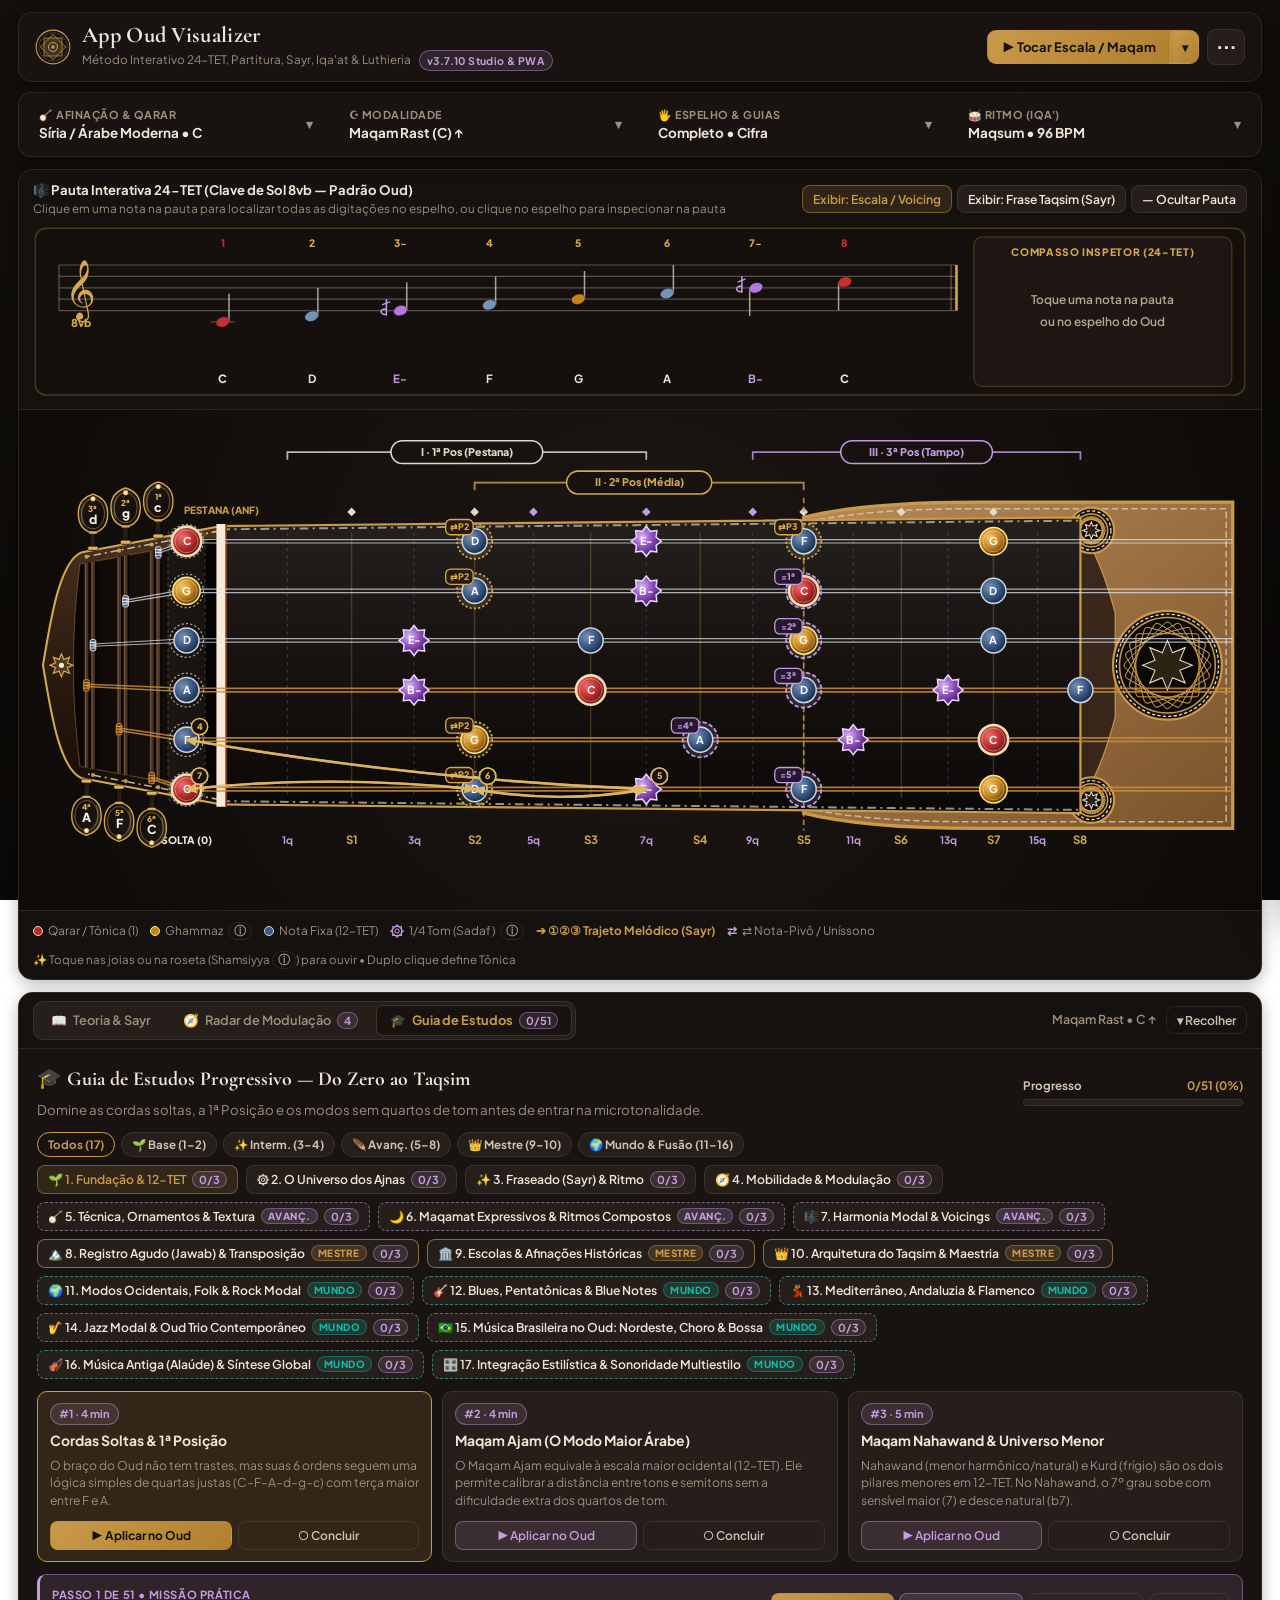
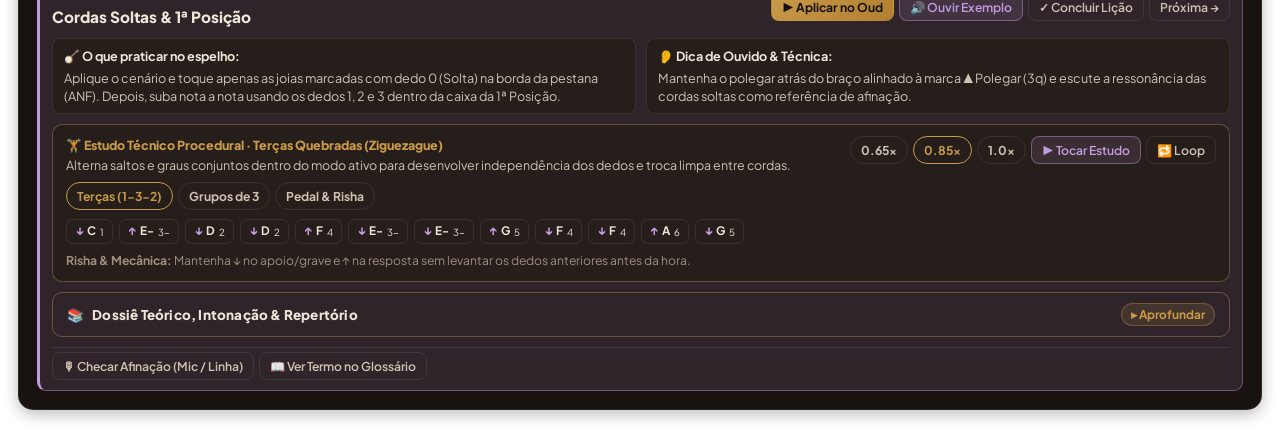
==== index.html @ 1af517b9 "fix(study): restore procedural technical etude controls and bump release to v3.7.10" ====
<!DOCTYPE html>
<html lang="pt-BR">
<head>
  <meta charset="UTF-8" />
  <meta name="viewport" content="width=device-width, initial-scale=1.0, viewport-fit=cover" />
  <title>App Oud Visualizer — v3.7.10 Studio & PWA</title>
  <meta name="description" content="Método interativo 24-TET para Oud: Guia de Estudos, Detector de Intonação Microtonal, Modo Linha/Interface, Afinador 6 Ordens, Maqamat, Ajnas, Pauta 24-TET, Sayr, Iqa'at e Luthieria." />
  <meta name="theme-color" content="#100d0b" />
  <meta name="mobile-web-app-capable" content="yes" />
  <meta name="apple-mobile-web-app-capable" content="yes" />
  <meta name="apple-mobile-web-app-status-bar-style" content="black-translucent" />
  <meta name="apple-mobile-web-app-title" content="Oud Visualizer" />
  <link rel="manifest" href="./manifest.json" />
  <link rel="icon" type="image/svg+xml" href="./assets/icon-oud.svg" />
  <link rel="apple-touch-icon" href="./assets/icon-oud.svg" />
  <link rel="preconnect" href="https://fonts.googleapis.com">
  <link rel="preconnect" href="https://fonts.gstatic.com" crossorigin>
  <link href="https://fonts.googleapis.com/css2?family=Cinzel+Decorative:wght@700&family=Cormorant+Garamond:ital,wght@0,600;0,700;1,600&family=Plus+Jakarta+Sans:wght@400;500;600;700&display=swap" rel="stylesheet">
  <link rel="stylesheet" href="./styles/main.css" />
</head>
<body data-theme="dark" data-tradition="damascus" data-orientation="HORIZONTAL" data-zen="false" data-sidebar="expanded">

  <!-- Cabeçalho Ultralimpo: Marca + Cápsula de Áudio + Menu (⋯) -->
  <header class="studio-header">
    <div class="brand">
      <svg class="brand-rosette" viewBox="0 0 64 64" aria-hidden="true">
        <circle cx="32" cy="32" r="30" fill="#17120f" stroke="#c99a49" stroke-width="2"/>
        <circle cx="32" cy="32" r="25" fill="none" stroke="#c49be0" stroke-width="0.9" stroke-dasharray="2.5,2.5"/>
        <g stroke="#c99a49" stroke-width="1.2" fill="rgba(201, 154, 73, 0.14)">
          <rect x="16" y="16" width="32" height="32" />
          <rect x="16" y="16" width="32" height="32" transform="rotate(45 32 32)" />
        </g>
        <circle cx="32" cy="32" r="8" fill="none" stroke="#e2d9c8" stroke-width="1.2"/>
        <circle cx="32" cy="32" r="3" fill="#c99a49"/>
      </svg>
      <div class="brand-titles">
        <h1>App Oud Visualizer</h1>
        <div class="brand-subtitle">
          <span data-i18n="appSubtitle">Método Interativo 24-TET, Guia de Estudos, Afinador, Partitura & Luthieria</span>
          <span class="badge">v3.7.10 Studio & PWA</span>
        </div>
      </div>
    </div>

    <div class="header-actions">
      <!-- Cápsula de Áudio (Split Button: Tocar + Opções Secundárias) -->
      <div class="audio-split-capsule" id="audio-split-capsule">
        <button class="primary audio-split-main" id="btn-play-scale" type="button">▶ Tocar Escala / Maqam</button>
        <button class="primary audio-split-caret" id="btn-audio-menu" type="button" aria-haspopup="true" aria-expanded="false" aria-label="Mais opções de reprodução">▾</button>

        <div class="header-dropdown-popover audio-dropdown-popover" id="audio-dropdown" role="menu" aria-hidden="true">
          <button id="btn-play-taqsim" class="menu-item-btn" type="button" role="menuitem" data-i18n="btnPlayTaqsim">🎶 Ouvir Taqsim</button>
          <button id="btn-arp-chord" class="menu-item-btn" type="button" role="menuitem" style="display:none;" data-i18n="btnArp">🎵 Arpejar</button>
        </div>
      </div>

      <!-- Menu Unificado (⋯): Escuta/Afinador, Drone, Timbre, Glossário, Imersivo, Tema, Idioma, Compartilhar & App -->
      <div class="header-menu-shell" id="header-menu-shell">
        <button id="btn-header-menu" class="header-menu-btn" type="button" aria-haspopup="true" aria-expanded="false" aria-label="Menu do aplicativo" title="Opções, Escuta, Afinador, Drone, Timbre & Preferências">
          <span class="menu-dots-icon" aria-hidden="true">⋯</span>
          <span id="menu-drone-dot" class="menu-status-dot" style="display:none;" title="Drone ativo"></span>
          <span id="menu-mic-dot" class="menu-status-dot menu-mic-dot" style="display:none;" title="Microfone ativo"></span>
        </button>

        <div class="header-dropdown-popover header-menu-popover" id="header-menu-popover" role="menu" aria-hidden="true">
          <div class="menu-section-label" data-i18n="menuSecStudy">Áudio & Estudo</div>
          <button id="btn-open-live-tuner" class="menu-item-btn" type="button" role="menuitem" data-i18n="btnMenuLiveTuner">🎙 Escuta 24-TET & Afinador</button>
          <button id="btn-drone" class="menu-item-btn" type="button" role="menuitem">🔊 Drone: OFF</button>
          <button id="btn-timbre-profile" class="menu-item-btn" type="button" role="menuitem">🪕 Timbre: Sírio (Seco)</button>
          <button id="btn-open-glossary" class="menu-item-btn" type="button" role="menuitem" data-i18n="btnGlossary">📖 Glossário</button>

          <div class="menu-divider"></div>
          <div class="menu-section-label" data-i18n="menuSecPrefs">Preferências</div>
          <button id="btn-zen-mode" class="menu-item-btn desktop-only-btn" type="button" role="menuitem" title="Atalho: Tecla F">🪷 Imersivo (F)</button>
          <button id="btn-theme" class="menu-item-btn" type="button" role="menuitem">☀️ Claro</button>
          <button id="btn-lang" class="menu-item-btn" type="button" role="menuitem">🌐 PT | EN</button>

          <div class="menu-divider"></div>
          <div class="menu-section-label" data-i18n="menuSecApp">Aplicativo</div>
          <button id="btn-share" class="menu-item-btn" type="button" role="menuitem" data-i18n="btnShare">🔗 Compartilhar</button>
          <div id="header-menu-pwa-slot"></div>
        </div>
      </div>
    </div>
  </header>

  <!-- Barra Única de Comando + Popovers Flutuantes (Desktop) / Bottom Sheets (Mobile) -->
  <section class="command-bar-shell" aria-label="Controles do Instrumento">
    <nav class="unified-command-bar">
      <button type="button" class="cmd-trigger" data-panel="0" aria-expanded="false">
        <span class="cmd-trigger-text">
          <span class="cmd-kicker">🪕 <span data-i18n="cmdKickerMizan">Afinação & Qarar</span></span>
          <span class="cmd-val" id="cmd-val-0">Síria • C</span>
        </span>
        <span class="cmd-chevron" aria-hidden="true">▾</span>
      </button>

      <button type="button" class="cmd-trigger" data-panel="1" aria-expanded="false">
        <span class="cmd-trigger-text">
          <span class="cmd-kicker">☪ <span data-i18n="cmdKickerMode">Modalidade</span></span>
          <span class="cmd-val" id="cmd-val-1">Maqam Rast (C)</span>
        </span>
        <span class="cmd-chevron" aria-hidden="true">▾</span>
      </button>

      <button type="button" class="cmd-trigger" data-panel="2" aria-expanded="false">
        <span class="cmd-trigger-text">
          <span class="cmd-kicker">🖐 <span data-i18n="cmdKickerNeck">Espelho & Guias</span></span>
          <span class="cmd-val" id="cmd-val-2">Completo • Cifra</span>
        </span>
        <span class="cmd-chevron" aria-hidden="true">▾</span>
      </button>

      <button type="button" class="cmd-trigger" data-panel="3" aria-expanded="false">
        <span class="cmd-trigger-text">
          <span class="cmd-kicker">🥁 <span data-i18n="cmdKickerIqa">Ritmo (Iqa')</span></span>
          <span class="cmd-val" id="cmd-val-3">Maqsum • 96 BPM</span>
        </span>
        <span class="cmd-chevron" aria-hidden="true">▾</span>
      </button>
    </nav>

    <div id="popover-backdrop" class="popover-backdrop"></div>

    <!-- Popover 0: Mizan (Afinação, Qarar & Atalho Afinador 6 Ordens) -->
    <div class="cmd-popover popover-align-0" id="panel-0" data-panel-id="0" role="dialog" aria-hidden="true">
      <div class="popover-header">
        <div class="popover-title-wrap">
          <span class="arch-ornament">۞</span>
          <h3 data-i18n="card1Title">Mizan — Afinação & Qarar</h3>
        </div>
        <button type="button" class="popover-close-btn" aria-label="Fechar">✕</button>
      </div>
      <div class="popover-body">
        <div class="field-block">
          <label for="select-tuning">
            <span><span data-i18n="lblCourses">Ordens do Oud (6ª → 1ª)</span> <button type="button" class="term-help-btn" data-term="anf_bajak">ⓘ</button></span>
          </label>
          <select id="select-tuning"></select>
        </div>
        <div class="field-block">
          <label for="select-root">
            <span><span data-i18n="lblQarar">Qarar (Tônica)</span> <button type="button" class="term-help-btn" data-term="qarar">ⓘ</button></span>
            <a href="#" id="btn-trad-root" class="subtle-link" data-i18n="btnTradRoot">↺ Tradicional</a>
          </label>
          <select id="select-root"></select>
        </div>
        <div class="popover-ribbon">
          <span class="ribbon-label" data-i18n="lblPopoverTuner">Afinador & Escuta</span>
          <button type="button" id="btn-popover-open-tuner" class="plum-btn compact-btn" data-i18n="btnPopoverOpenTuner">🎙 Afinar 6 Ordens</button>
        </div>
      </div>
      <div class="popover-mobile-footer">
        <button type="button" class="primary btn-close-popover">✓ Concluir</button>
      </div>
    </div>

    <!-- Popover 1: Dairat al-Maqam (Modalidade, Sayr & Ajnas) -->
    <div class="cmd-popover cmd-popover-wide popover-align-1" id="panel-1" data-panel-id="1" role="dialog" aria-hidden="true">
      <div class="popover-header">
        <div class="popover-title-wrap">
          <span class="arch-ornament">☪</span>
          <h3>
            <span data-i18n="card2Title">Dairat al-Maqam — Modalidade, Sayr & Qafla</span>
            <button type="button" class="term-help-btn" data-term="maqam">ⓘ</button>
          </h3>
        </div>
        <button type="button" class="popover-close-btn" aria-label="Fechar">✕</button>
      </div>
      <div class="popover-body">
        <div class="dome-tabs">
          <button type="button" class="tab-btn active" data-mode="MAQAM"><span data-i18n="tabMaqamat">Maqamat</span></button>
          <button type="button" class="tab-btn" data-mode="JINS"><span data-i18n="tabAjnas">Ajnas</span></button>
          <button type="button" class="tab-btn" data-mode="SCALE"><span data-i18n="tabModes">Modos</span></button>
          <button type="button" class="tab-btn" data-mode="CHORD"><span data-i18n="tabChords">Acordes</span></button>
          <button type="button" class="tab-btn" data-mode="CADENCE"><span data-i18n="tabCadences">Cadências</span></button>
        </div>

        <div class="popover-row">
          <div class="entity-selector-box">
            <select id="select-entity"></select>
          </div>

          <div id="maqam-subcontrols" class="segmented-pills">
            <button type="button" id="btn-dir-asc" class="selected" data-i18n="btnAsc">↑ Subida</button>
            <button type="button" id="btn-dir-desc" data-i18n="btnDesc">↓ Descida</button>
            <button type="button" id="btn-toggle-sayr" class="selected" data-i18n="btnSayr">✨ Sayr</button>
            <button type="button" class="term-help-btn" data-term="sayr">ⓘ</button>
          </div>

          <div id="chord-subcontrols" class="segmented-pills" style="display:none;">
            <button type="button" id="btn-chord-voicing" class="selected" data-i18n="btnVoicing">1 Nota/Ordem</button>
            <button type="button" id="btn-chord-all" data-i18n="btnArpeggioAll">Arpejo Completo</button>
          </div>
        </div>

        <div id="sayr-phrase-bar" class="popover-ribbon">
          <span class="ribbon-label">
            <span data-i18n="lblTaqsimPhrase">Frase Taqsim</span> <button type="button" class="term-help-btn" data-term="taqsim">ⓘ</button>:
          </span>
          <div class="segmented-pills" id="sayr-phrases-pills">
            <button type="button" class="sayr-phrase-btn selected" data-phrase="0" data-i18n="phrase1">1. Istihlal</button>
            <button type="button" class="sayr-phrase-btn" data-phrase="1" data-i18n="phrase2">2. Ghammaz</button>
            <button type="button" class="sayr-phrase-btn" data-phrase="2" data-i18n="phrase3">3. Qafla</button>
          </div>
        </div>

        <div id="jins-filter-group" class="popover-ribbon">
          <span class="ribbon-label">
            <span data-i18n="lblTetrachords">Tetracordes (Ajnas)</span> <button type="button" class="term-help-btn" data-term="jins">ⓘ</button>:
          </span>
          <div class="segmented-pills">
            <button type="button" class="jins-filter selected" data-filter="ALL" data-i18n="filterAll">Completo</button>
            <button type="button" class="jins-filter" data-filter="LOWER" data-i18n="filterLower">1º Jins</button>
            <button type="button" class="jins-filter" data-filter="UPPER" data-i18n="filterUpper">2º Jins</button>
          </div>
        </div>
      </div>
      <div class="popover-mobile-footer">
        <button type="button" class="primary btn-close-popover">✓ Concluir</button>
      </div>
    </div>

    <!-- Popover 2: Espelho, Posições, Guias & Luthieria -->
    <div class="cmd-popover cmd-popover-wide popover-align-2" id="panel-2" data-panel-id="2" role="dialog" aria-hidden="true">
      <div class="popover-header">
        <div class="popover-title-wrap">
          <span class="arch-ornament">🖐</span>
          <h3 data-i18n="popoverNeckTitle">Espelho, Posições & Visualização</h3>
        </div>
        <button type="button" class="popover-close-btn" aria-label="Fechar">✕</button>
      </div>
      <div class="popover-body">
        <div class="popover-grid-2col">
          <div class="field-block">
            <label for="select-shape" data-i18n="lblMechMap">Mapeamento Mecânico (Posição)</label>
            <select id="select-shape">
              <option value="FULL_NECK" data-i18n="shapeFull">Espelho Completo (0q a 16q)</option>
              <option value="OPEN_FIRST_POS" data-i18n="shapeOpen">I • 1ª Posição Clássica (0q a 8q)</option>
              <option value="POS_SECOND" data-i18n="shapePos2">II • 2ª Posição Média (4q a 10q)</option>
              <option value="POS_THIRD_BODY" data-i18n="shapePos3">III • 3ª Posição / Tampo (8q a 16q)</option>
              <option value="CLOSED_BOX" data-i18n="shapeClosed">Shape Móvel Customizado (Sem Soltas)</option>
            </select>
          </div>

          <div class="field-block">
            <label for="select-label">
              <span><span data-i18n="lblInscription">Inscrição nas Joias</span> <button type="button" class="term-help-btn" data-term="arabic_degrees">ⓘ</button></span>
            </label>
            <select id="select-label">
              <option value="NOTE_NAME" data-i18n="labelNoteName">Cifra (C, Eb-, F#)</option>
              <option value="DEGREE" data-i18n="labelDegree">Grau (1, 3-, 5, b7)</option>
              <option value="FINGER" data-i18n="labelFinger">Dedos (0, 1, 2, 3, 4)</option>
              <option value="ARABIC" data-i18n="labelArabic">Nome Árabe (Rast...)</option>
            </select>
          </div>
        </div>

        <div id="box-slider-group" class="field-block slider-field" style="display:none;">
          <label for="slider-box">
            <span data-i18n="lblFinger1">Âncora do Dedo 1:</span>
            <strong id="label-box-pos" class="accent-val">S1 (q=2)</strong>
          </label>
          <input type="range" id="slider-box" min="1" max="10" step="1" value="2" />
        </div>

        <div class="field-block">
          <label for="select-tradition">
            <span>🏺 <span data-i18n="lblTradition">Escola de Luthieria</span> <button type="button" class="term-help-btn" data-term="sadaf_khatem">ⓘ</button></span>
          </label>
          <select id="select-tradition">
            <option value="damascus" data-i18n="traditionDamascus">Damasco (Nogueira & Madrepérola)</option>
            <option value="cairo" data-i18n="traditionCairo">Cairo / Bagdá (Cedro & Raqma)</option>
            <option value="istanbul" data-i18n="traditionIstanbul">Istambul (Abeto & Ébano)</option>
          </select>
        </div>

        <div class="popover-section-label" data-i18n="lblVisualLayers">Camadas & Ergonomia</div>
        <div class="segmented-pills wrap-pills">
          <button type="button" id="btn-toggle-staff" class="selected" data-i18n="btnToggleStaff">🎼 Partitura 24-TET</button>
          <button type="button" id="btn-pos-map" class="selected" data-i18n="btnPosMap">📐 Regiões & Pivôs</button>
          <button type="button" id="btn-guide-semi" class="selected" data-i18n="btnGuide12">Guias 12-TET</button>
          <button type="button" id="btn-guide-micro" class="selected" data-i18n="btnGuide24">Guias 1/4 Tom</button>
          <button type="button" id="btn-ghost-notes" class="selected" data-i18n="btnGhost">Ghost Notes</button>
          <button type="button" id="btn-toggle-pegbox" class="selected" data-i18n="btnTogglePegbox">🪕 Cabeçote (Banjak)</button>
          <button type="button" id="btn-orientation" class="desktop-only-btn">⇅ Modo: Horizontal</button>
          <button type="button" id="btn-hand">⇄ Destro</button>
          <button type="button" id="btn-toggle-sidebar">◧ Ocultar Teoria</button>
        </div>
      </div>
      <div class="popover-mobile-footer">
        <button type="button" class="primary btn-close-popover">✓ Concluir</button>
      </div>
    </div>

    <!-- Popover 3: Mizan al-Iqa' (Motor Rítmico) -->
    <div class="cmd-popover popover-align-3" id="panel-3" data-panel-id="3" role="dialog" aria-hidden="true">
      <div class="popover-header">
        <div class="popover-title-wrap">
          <span class="arch-ornament">🥁</span>
          <h3>
            <span data-i18n="card3Title">Mizan al-Iqa' — Ritmos</span>
            <button type="button" class="term-help-btn" data-term="iqa">ⓘ</button>
          </h3>
        </div>
        <button type="button" class="popover-close-btn" aria-label="Fechar">✕</button>
      </div>
      <div class="popover-body">
        <div class="field-block">
          <label for="select-iqa">
            <span data-i18n="lblRhythmCycle">Ciclo Rítmico (Darbuka & Riq)</span>
            <button type="button" class="term-help-btn" data-term="dum_tak">ⓘ Dum/Tak</button>
          </label>
          <select id="select-iqa"></select>
        </div>

        <div class="iqa-transport-row">
          <button type="button" id="btn-toggle-iqa" class="plum-btn" style="flex:1; justify-content:center;">▶ Iniciar Iqa'</button>
          <div class="bpm-box">
            <span class="bpm-readout">BPM: <strong id="label-bpm" class="accent-val">96</strong></span>
            <input type="range" id="slider-bpm" min="50" max="175" step="1" value="96" />
          </div>
        </div>

        <div class="iqa-beat-grid" id="iqa-beat-grid"></div>
      </div>
      <div class="popover-mobile-footer">
        <button type="button" class="primary btn-close-popover">✓ Concluir</button>
      </div>
    </div>
  </section>

  <!-- HUD Flutuante do Modo Imersivo (Zen Stage) -->
  <section id="zen-floating-hud" class="zen-floating-hud">
    <div class="zen-telemetry-group">
      <span aria-hidden="true">🪷</span>
      <span id="zen-badge-entity" class="zen-telemetry-badge">Maqam Rast (C)</span>
      <span id="zen-badge-tuning" class="zen-telemetry-badge zen-plum-badge">Síria C–c</span>
      <span id="zen-badge-iqa" class="zen-telemetry-badge">Maqsum • 96 BPM</span>
    </div>
    <div class="segmented-pills">
      <button type="button" id="btn-zen-play" class="primary">▶ Tocar</button>
      <button type="button" id="btn-zen-taqsim">🎶 Taqsim</button>
      <button type="button" id="btn-zen-drone">🔊 Drone</button>
      <button type="button" id="btn-zen-iqa">🥁 Iqa'</button>
      <button type="button" id="btn-zen-theme">☀️/🌙</button>
      <button type="button" id="btn-zen-exit" class="danger-ghost">✕ Sair Imersivo (Esc)</button>
    </div>
  </section>

  <!-- Barra de Cadência Modal (exibida apenas no modo Cadências / Qafla) -->
  <section class="cadence-bar" id="cadence-bar">
    <div class="cadence-header">
      <div class="cadence-header-title">
        <span>☪ <span data-i18n="cadenceBarTitle">Sequenciador de Cadência Modal (Qafla)</span> <button type="button" class="term-help-btn" data-term="qafla">ⓘ</button></span>
        <span class="cadence-hint" data-i18n="cadenceBarHint">Toque nos arcos abaixo para inspecionar cada acorde no espelho</span>
      </div>
      <div class="cadence-actions">
        <button type="button" id="btn-strum-step" class="ghost-btn" data-i18n="btnStrumStep">🔊 Rasguear Passo Atual</button>
        <button type="button" class="primary" id="btn-play-cadence-seq" data-i18n="btnPlayFullQafla">▶ Executar Qafla Completa</button>
      </div>
    </div>
    <div class="cadence-steps" id="cadence-steps-container"></div>
  </section>

  <!-- Palco Principal (100% Largura): Pauta + Escuta 24-TET + Espelho + Deck Horizontal -->
  <main class="studio-stage">
    <section class="neck-showcase">
      <!-- Barra Contextual Rápida (Mobile pauta + Definir Tônica quando uma nota é selecionada) -->
      <div id="stage-selection-ribbon" class="stage-selection-ribbon">
        <div class="ribbon-left">
          <button type="button" id="btn-inline-toggle-staff" class="ghost-btn compact-btn">🎼 Ocultar Pauta</button>
          <span id="selection-ribbon-status" class="selection-ribbon-status"></span>
        </div>
        <div class="ribbon-right">
          <button type="button" id="btn-dock-set-tonic" class="primary compact-btn" style="display:none;">🎯 Definir Tônica</button>
          <button type="button" id="btn-dock-clear-note" class="ghost-btn compact-btn" style="display:none;">✕</button>
        </div>
      </div>

      <!-- Pauta Interativa 24-TET -->
      <div id="staff-stage-box" class="staff-stage-box">
        <div class="staff-toolbar">
          <div class="staff-title-group">
            <strong class="staff-title" data-i18n="staffHeaderTitle">🎼 Pauta Interativa 24-TET (Clave de Sol 8vb — Padrão Oud)</strong>
            <span class="staff-subhint" data-i18n="staffHint">Clique em uma nota na pauta ou no espelho para inspecionar • Duplo clique define Tônica</span>
          </div>
          <div class="segmented-pills">
            <button type="button" id="btn-staff-mode-scale" class="selected" data-i18n="btnStaffScale">Escala / Voicing</button>
            <button type="button" id="btn-staff-mode-sayr" data-i18n="btnStaffSayr">Frase Taqsim (Sayr)</button>
            <button type="button" id="btn-set-root-from-selection" class="primary" style="display:none;">🎯 Definir Tônica</button>
            <button type="button" id="btn-clear-staff-filter" class="plum-btn" style="display:none;" data-i18n="btnClearStaffFilter">✕ Limpar Filtro</button>
            <button type="button" id="btn-hide-staff-inline">— Ocultar Pauta</button>
          </div>
        </div>
        <div class="staff-svg-wrap">
          <svg id="oud-staff" viewBox="0 0 1120 158"></svg>
        </div>
      </div>

      <!-- Barra de Caminho de 1 Oitava Ancorado -->
      <div id="octave-path-bar" class="octave-path-bar" style="display:none;">
        <div class="octave-bar-group">
          <strong id="octave-bar-label" class="octave-bar-title">📍 Caminho da Tônica</strong>
          <div class="segmented-pills">
            <button type="button" id="btn-oct-mode-all">🌐 Todas as Oitavas</button>
            <button type="button" id="btn-oct-mode-single" class="selected">🎯 Caminho 1 Oitava</button>
          </div>
        </div>
        <div class="octave-bar-group">
          <div class="segmented-pills">
            <button type="button" id="btn-oct-dir-asc" class="selected">↑ Ascendente (+8ª)</button>
            <button type="button" id="btn-oct-dir-desc">↓ Descendente (-8ª)</button>
          </div>
          <button type="button" id="btn-play-octave-path" class="plum-btn compact-btn">▶ Ouvir Caminho</button>
          <button type="button" id="btn-close-octave-bar" class="ghost-btn compact-btn">✕</button>
        </div>
      </div>

      <!-- Faixa Retrátil de Escuta 24-TET, Modo Linha (Interface) & Afinador 6 Ordens -->
      <div id="live-tuner-bar" class="live-tuner-bar" style="display:none;" aria-live="polite">
        <div class="tuner-top-row">
          <div class="tuner-title-cluster">
            <span id="tuner-status-pill" class="tuner-status-pill">● Microfone pausado</span>
            <div class="segmented-pills" role="group" aria-label="Modo do detector de afinação">
              <button type="button" class="tuner-mode-btn selected" data-tuner-mode="MAQAM_24TET" data-i18n="tunerModeMaqam">🎯 Maqam 24-TET</button>
              <button type="button" class="tuner-mode-btn" data-tuner-mode="CHROMATIC_24TET" data-i18n="tunerModeChromatic">📏 24-TET Puro</button>
              <button type="button" class="tuner-mode-btn" data-tuner-mode="TUNER" data-i18n="tunerModeCourses">🪕 Afinador 6 Ordens</button>
            </div>
          </div>
          <div class="segmented-pills">
            <button type="button" id="btn-tuner-mic-toggle" class="primary compact-btn">🎙 Ligar Microfone</button>
            <button type="button" id="btn-close-tuner-bar" class="ghost-btn compact-btn" aria-label="Fechar afinador">✕</button>
          </div>
        </div>

        <!-- Faixa de Roteamento de Entrada (Microfone vs. Interface em Linha + Canal + Gate + VU) -->
        <div id="tuner-input-row" class="tuner-input-row">
          <div class="tuner-input-controls">
            <div class="segmented-pills" role="group" aria-label="Perfil da entrada de áudio">
              <button type="button" class="tuner-profile-btn selected" data-input-profile="MIC">🎙 Mic</button>
              <button type="button" class="tuner-profile-btn" data-input-profile="LINE">🔌 Linha (DI)</button>
            </div>

            <select id="select-tuner-device" class="tuner-input-select" aria-label="Dispositivo de entrada de áudio">
              <option value="">Entrada Padrão do Sistema</option>
            </select>

            <div id="tuner-channel-group" class="segmented-pills" role="group" aria-label="Canal da interface de áudio">
              <button type="button" class="tuner-channel-btn selected" data-input-channel="AUTO">Auto</button>
              <button type="button" class="tuner-channel-btn" data-input-channel="CH1">Ch 1</button>
              <button type="button" class="tuner-channel-btn" data-input-channel="CH2">Ch 2</button>
            </div>

            <select id="select-tuner-gate" class="tuner-input-select tuner-gate-select" aria-label="Sensibilidade da entrada (Noise Gate)">
              <option value="0.004">Sens: Alta (Linha baixa)</option>
              <option value="0.008" selected>Sens: Média (Padrão)</option>
              <option value="0.018">Sens: Baixa (Ambiente)</option>
            </select>
          </div>

          <div class="tuner-vu-cluster" aria-label="Medidor de nível de entrada (VU)">
            <span class="tuner-vu-label">IN</span>
            <div class="tuner-vu-track">
              <div class="tuner-vu-fill" id="tuner-vu-fill"></div>
              <div class="tuner-vu-gate-mark" id="tuner-vu-gate-mark" title="Limiar do Noise Gate"></div>
            </div>
            <span class="tuner-vu-db" id="tuner-vu-db">-∞ dB</span>
            <span class="tuner-clip-badge" id="tuner-clip-badge" aria-hidden="true">CLIP</span>
          </div>
        </div>

        <div class="tuner-meter-row">
          <div class="tuner-pitch-readout">
            <span id="tuner-note-main" class="tuner-note-main">—</span>
            <div class="tuner-note-meta">
              <span id="tuner-note-sub" class="tuner-note-sub">Toque uma nota no Oud</span>
              <span id="tuner-direction-hint" class="tuner-direction-hint">Aguardando sinal...</span>
            </div>
          </div>

          <div class="tuner-meter-shell" aria-label="Medidor de desvio em cents">
            <div class="tuner-meter-scale">
              <span>-50¢</span>
              <span>-25¢</span>
              <span class="tuner-zero-mark">0¢</span>
              <span>+25¢</span>
              <span>+50¢</span>
            </div>
            <div class="tuner-meter-track" id="tuner-meter-track">
              <div class="tuner-sweet-spot"></div>
              <div class="tuner-center-tick"></div>
              <div class="tuner-meter-needle" id="tuner-meter-needle"></div>
            </div>
          </div>

          <div class="tuner-cents-box">
            <strong id="tuner-cents-readout" class="tuner-cents-readout">0¢</strong>
            <span id="tuner-hz-readout" class="tuner-hz-readout">— Hz</span>
          </div>
        </div>

        <!-- Seletor das 6 Ordens (exibido apenas no modo Afinador 6 Ordens) -->
        <div id="tuner-courses-strip" class="tuner-courses-strip" style="display:none;">
          <div id="tuner-courses-list" class="tuner-courses-list"></div>
          <button type="button" id="btn-tuner-ref-tone" class="plum-btn compact-btn" data-i18n="btnTunerRefTone">🔊 Ouvir Referência</button>
        </div>

        <div id="tuner-feedback-msg" class="tuner-feedback-msg"></div>
      </div>

      <!-- Espelho do Oud (SVG) -->
      <div class="svg-stage-container">
        <svg id="oud-neck" viewBox="0 0 1120 430"></svg>
      </div>

      <!-- Legenda Contida -->
      <div class="inlay-dock-bottom">
        <div class="legend">
          <span class="legend-item"><span class="dot dot-root"></span> <span data-i18n="legRoot">Qarar / Tônica (1)</span></span>
          <span class="legend-item">
            <span class="dot dot-ghammaz"></span> <span data-i18n="legGhammaz">Ghammaz</span>
            <button type="button" class="term-help-btn" data-term="ghammaz">ⓘ</button>
          </span>
          <span class="legend-item"><span class="dot dot-fixed"></span> <span data-i18n="legFixed">Nota Fixa (12-TET)</span></span>
          <span class="legend-item">
            <span class="star-icon">۞</span> <span data-i18n="legMicro">1/4 Tom</span>
            <button type="button" class="term-help-btn" data-term="sikah_interval">ⓘ</button>
          </span>
          <span class="legend-item"><span class="legend-sayr" data-i18n="legSayr">➔ ①②③ Trajeto (Sayr)</span></span>
          <span class="legend-item" id="legend-pivot-item"><span class="legend-pivot">⇄</span> <span data-i18n="legPivot">Nota-Pivô / Uníssono</span></span>
        </div>
        <span class="touch-hint">
          <span data-i18n="touchHintPrefix">Toque nas joias ou na roseta (Shamsiyya</span> <button type="button" class="term-help-btn" data-term="shamsiyya">ⓘ</button><span data-i18n="touchHintSuffix">) • Duplo clique define Tônica</span>
        </span>
      </div>
    </section>

    <!-- Deck Horizontal Único (Teoria & Sayr | Radar de Modulação | Guia de Estudos) -->
    <section class="studio-deck info-panel" id="studio-deck" aria-label="Teoria Modal, Modulação e Guia de Estudos">
      <div class="deck-header">
        <div class="deck-tabs" role="tablist">
          <button type="button" class="deck-tab-btn active" id="tab-deck-theory" data-deck-tab="theory" role="tab" aria-selected="true">
            <span>📖</span>
            <span data-i18n="deckTabTheory">Teoria & Sayr</span>
          </button>
          <button type="button" class="deck-tab-btn" id="tab-deck-modulation" data-deck-tab="modulation" role="tab" aria-selected="false">
            <span>🧭</span>
            <span data-i18n="deckTabModulation">Radar de Modulação</span>
            <span class="deck-tab-count" id="deck-mod-count">4</span>
          </button>
          <button type="button" class="deck-tab-btn" id="tab-deck-study" data-deck-tab="study" role="tab" aria-selected="false">
            <span>🎓</span>
            <span data-i18n="deckTabStudy">Guia de Estudos</span>
            <span class="deck-tab-count" id="deck-study-count">0/12</span>
          </button>
        </div>

        <div class="deck-header-right">
          <span class="deck-mini-status" id="deck-mini-status">Maqam Rast • C</span>
          <button type="button" id="btn-deck-collapse" class="ghost-btn compact-btn" aria-expanded="true">▾ Recolher</button>
        </div>
      </div>

      <div class="deck-body" id="deck-body">
        <!-- Aba 1: Teoria & Sayr -->
        <div class="deck-pane active-pane" id="deck-pane-theory" data-deck-pane="theory" role="tabpanel">
          <div class="deck-theory-grid">
            <div class="deck-theory-main">
              <h2 id="info-title">Maqam Rast</h2>
              <p id="info-desc" class="info-description"></p>
              <div id="sayr-detail-box" class="bridge-box sayr-highlight-box" style="display:none;"></div>
              <div id="bridge-container"></div>
            </div>
            <div class="deck-theory-meta">
              <div class="info-meta" id="info-pills"></div>
            </div>
          </div>
        </div>

        <!-- Aba 2: Radar de Modulação & Ajnas -->
        <div class="deck-pane" id="deck-pane-modulation" data-deck-pane="modulation" role="tabpanel">
          <div class="deck-mod-top">
            <div class="deck-mod-heading">
              <h2 class="info-subhead" data-i18n="symmetryCardTitle">🧭 Radar de Modulação & Ajnas (Intiqal)</h2>
              <p id="tuning-desc" class="tuning-description"></p>
            </div>
            <div id="mod-origin-slot" class="mod-origin-slot"></div>
          </div>
          <div id="tuning-intervals-list" class="mod-routes-grid"></div>
        </div>

        <!-- Aba 3: Guia de Estudos Progressivo (v3.0) -->
        <div class="deck-pane" id="deck-pane-study" data-deck-pane="study" role="tabpanel"></div>
      </div>
    </section>
  </main>

  <!-- Gaveta do Glossário (Al-Mu'jam al-Musiqi) -->
  <div id="glossary-backdrop" class="glossary-backdrop"></div>
  <aside id="glossary-drawer" class="glossary-drawer" aria-hidden="true">
    <div class="glossary-header">
      <div>
        <span class="glossary-kicker">Al-Mu'jam al-Musiqi</span>
        <h2 data-i18n="glossaryTitle">Glossário Modal & Luthieria</h2>
      </div>
      <button type="button" id="btn-close-glossary" class="ghost-btn" data-i18n="btnCloseGlossary">✕ Fechar</button>
    </div>

    <div class="glossary-search-box">
      <input type="search" id="glossary-search-input" placeholder="Buscar termo (ex: Qarar, Ghammaz, Sayr, Qafla, Risha...)" autocomplete="off" />
      <div class="glossary-categories" id="glossary-categories">
        <button type="button" class="gloss-cat-btn selected" data-cat="ALL" data-i18n="catAll">Todos</button>
        <button type="button" class="gloss-cat-btn" data-cat="Teoria Modal" data-i18n="catModal">Teoria Modal</button>
        <button type="button" class="gloss-cat-btn" data-cat="Fraseado & Forma" data-i18n="catPhrasing">Fraseado</button>
        <button type="button" class="gloss-cat-btn" data-cat="Ritmo (Iqa'at)" data-i18n="catRhythm">Ritmos</button>
        <button type="button" class="gloss-cat-btn" data-cat="Anatomia & Luthieria" data-i18n="catLuthierie">Luthieria</button>
        <button type="button" class="gloss-cat-btn" data-cat="Graus Históricos" data-i18n="catDegrees">Notas</button>
      </div>
    </div>

    <div class="glossary-list" id="glossary-list"></div>
  </aside>

  <!-- Barra de Transporte Inferior Fixa (Mobile) -->
  <nav id="mobile-thumb-dock" class="mobile-thumb-dock" aria-label="Transporte rápido">
    <button type="button" id="btn-mob-play" class="primary">▶ Tocar</button>
    <button type="button" id="btn-mob-taqsim" class="ghost-btn">🎶 Taqsim</button>
    <button type="button" id="btn-mob-mic" class="ghost-btn">🎙 Mic: OFF</button>
    <button type="button" id="btn-mob-theory" class="ghost-btn">📖 Estudo</button>
  </nav>

  <!-- Lupa Flutuante de Precisão Microtonal (Mobile) -->
  <div id="touch-loupe-badge" class="touch-loupe-badge" role="status" aria-live="polite"></div>

  <script type="module" src="./js/main.js"></script>
</body>
</html>
---- styles/main.css ----
/* ==========================================================================
   App Oud Visualizer — v3.1 Design System
   Cabeçalho Ultralimpo + Barra Única + Faixa de Escuta 24-TET & Afinador
   Deck Horizontal 3 Abas (Teoria | Modulação | Guia de Estudos)
   Contenção Cromática (Ébano/Pergaminho, Latão & Ameixa — Zero Ciano).
   ========================================================================== */

:root,
html[data-theme="dark"],
body[data-theme="dark"] {
  --bg-deep: #100d0b;
  --bg-page-grad: linear-gradient(180deg, #120f0c 0%, #0b0907 100%);
  --bg-surface: #181310;
  --bg-elevated: #201a16;
  --bg-popover: #1d1714;
  --bg-input: #251e1a;
  --bg-hover: #2d2520;
  --bg-stage: radial-gradient(circle at 50% 42%, #1d1713 0%, #0e0b09 92%);
  --bg-dock: #15110e;

  --text-main: #efe6d8;
  --text-secondary: #cfc2b2;
  --text-muted: #9e8f7e;

  --accent: #c99a49;
  --accent-bright: #e2b963;
  --accent-strong: #b08030;
  --accent-soft: rgba(201, 154, 73, 0.14);
  --accent-text: #16100a;

  --plum: #c49be0;
  --plum-strong: #8755ab;
  --plum-soft: rgba(196, 155, 224, 0.13);
  --plum-border: rgba(196, 155, 224, 0.42);

  --pearl: #e2d9c8;
  --danger: #e06c6c;
  --danger-soft: rgba(224, 108, 108, 0.14);

  --border-subtle: rgba(226, 217, 200, 0.10);
  --border-warm: rgba(201, 154, 73, 0.24);
  --border-strong: rgba(201, 154, 73, 0.45);

  --shadow-soft: 0 4px 16px rgba(0, 0, 0, 0.28);
  --shadow-popover: 0 18px 44px rgba(0, 0, 0, 0.58);

  --root-color: #b92b2b;
  --ghammaz-color: #c6831c;
  --fixed-color: #3b5984;
  --micro-color: #8b4db8;
}

/* Tema Claro (Nahar — Pergaminho Iluminado & Ameixa) */
html[data-theme="light"],
body[data-theme="light"] {
  --bg-deep: #f4eee4;
  --bg-page-grad: linear-gradient(180deg, #f6f0e6 0%, #ebe1d1 100%);
  --bg-surface: #fcfaf6;
  --bg-elevated: #f5efe4;
  --bg-popover: #fffdf9;
  --bg-input: #f1e9dc;
  --bg-hover: #e8decb;
  --bg-stage: radial-gradient(circle at 50% 42%, #fffdf9 0%, #eae0ce 92%);
  --bg-dock: #f3ece0;

  --text-main: #261b12;
  --text-secondary: #4a392a;
  --text-muted: #705d4a;

  --accent: #8f5e1c;
  --accent-bright: #9a6515;
  --accent-strong: #714812;
  --accent-soft: rgba(143, 94, 28, 0.12);
  --accent-text: #ffffff;

  --plum: #6b3f8c;
  --plum-strong: #532e70;
  --plum-soft: rgba(107, 63, 140, 0.10);
  --plum-border: rgba(107, 63, 140, 0.36);

  --pearl: #5c4e3c;
  --danger: #b92b2b;
  --danger-soft: rgba(185, 43, 43, 0.10);

  --border-subtle: rgba(74, 57, 42, 0.12);
  --border-warm: rgba(143, 94, 28, 0.25);
  --border-strong: rgba(143, 94, 28, 0.48);

  --shadow-soft: 0 4px 14px rgba(58, 38, 18, 0.08);
  --shadow-popover: 0 16px 38px rgba(45, 29, 12, 0.16);
}

/* Nuances sutis por escola de luthieria */
body[data-tradition="cairo"][data-theme="dark"] {
  --accent: #d49b42;
}
body[data-tradition="istanbul"][data-theme="dark"] {
  --bg-deep: #100e11;
  --bg-surface: #171418;
  --bg-popover: #1c181d;
}
body[data-tradition="istanbul"][data-theme="light"] {
  --bg-deep: #f2f1f4;
  --bg-page-grad: linear-gradient(180deg, #f6f5f8 0%, #e9e6ee 100%);
  --bg-surface: #fdfcfd;
}

/* Reset & Base */
*,
*::before,
*::after {
  box-sizing: border-box;
}

html,
body {
  margin: 0;
  padding: 0;
  min-height: 100%;
  background: var(--bg-page-grad);
  background-attachment: fixed;
  color: var(--text-main);
  font-family: "Plus Jakarta Sans", -apple-system, BlinkMacSystemFont, "Segoe UI", sans-serif;
  -webkit-font-smoothing: antialiased;
  line-height: 1.45;
}

body {
  padding: 12px 18px 28px;
  max-width: 1520px;
  margin: 0 auto;
}

/* ==========================================================================
   Botões, Selects & Controles Contidos
   ========================================================================== */
button,
select,
input {
  font-family: inherit;
  color: inherit;
}

button {
  display: inline-flex;
  align-items: center;
  justify-content: center;
  gap: 6px;
  background: var(--bg-input);
  color: var(--text-main);
  border: 1px solid var(--border-subtle);
  border-radius: 8px;
  padding: 7px 12px;
  font-size: 0.81rem;
  font-weight: 600;
  cursor: pointer;
  transition: background 0.16s ease, border-color 0.16s ease, color 0.16s ease, transform 0.1s ease;
  white-space: nowrap;
}

button:hover {
  background: var(--bg-hover);
  border-color: var(--border-warm);
}

button:active {
  transform: translateY(1px);
}

button.primary {
  background: linear-gradient(135deg, var(--accent), var(--accent-strong));
  color: var(--accent-text);
  border-color: transparent;
  font-weight: 700;
}

button.primary:hover {
  filter: brightness(1.07);
  border-color: transparent;
}

button.ghost-btn {
  background: transparent;
  border-color: var(--border-subtle);
  color: var(--text-secondary);
}

button.ghost-btn:hover {
  background: var(--bg-input);
  color: var(--text-main);
  border-color: var(--border-warm);
}

button.plum-btn {
  background: var(--plum-soft);
  color: var(--plum);
  border-color: var(--plum-border);
}

button.plum-btn:hover {
  background: rgba(196, 155, 224, 0.22);
  border-color: var(--plum);
}

button.danger-ghost {
  background: transparent;
  border-color: rgba(224, 108, 108, 0.35);
  color: var(--danger);
}

button.danger-ghost:hover {
  background: var(--danger-soft);
  border-color: var(--danger);
}

button.selected,
button.active-toggle {
  background: var(--accent-soft);
  color: var(--accent);
  border-color: var(--border-strong);
}

button.compact-btn {
  padding: 5px 10px;
  font-size: 0.76rem;
}

select {
  width: 100%;
  background: var(--bg-input);
  color: var(--text-main);
  border: 1px solid var(--border-subtle);
  border-radius: 8px;
  padding: 8px 10px;
  font-size: 0.84rem;
  font-weight: 500;
  cursor: pointer;
  outline: none;
  transition: border-color 0.16s ease, background 0.16s ease;
}

select:hover,
select:focus {
  border-color: var(--border-strong);
  background: var(--bg-hover);
}

input[type="range"] {
  accent-color: var(--accent);
  cursor: pointer;
}

.term-help-btn {
  padding: 1px 5px;
  font-size: 0.72rem;
  border-radius: 999px;
  background: transparent;
  border: 1px solid var(--border-subtle);
  color: var(--text-muted);
  min-width: 18px;
  height: 18px;
}

.term-help-btn:hover {
  color: var(--plum);
  border-color: var(--plum-border);
  background: var(--plum-soft);
}

.subtle-link {
  color: var(--plum);
  text-decoration: none;
  font-size: 0.76rem;
  font-weight: 600;
}

.subtle-link:hover {
  text-decoration: underline;
}

.accent-val {
  color: var(--accent);
}

/* ==========================================================================
   1. Cabeçalho Ultralimpo (Marca + Cápsula de Áudio + Menu ⋯)
   ========================================================================== */
.studio-header {
  position: relative;
  z-index: 60;
  display: flex;
  align-items: center;
  justify-content: space-between;
  gap: 14px;
  padding: 10px 16px;
  background: var(--bg-surface);
  border: 1px solid var(--border-subtle);
  border-radius: 14px;
  box-shadow: var(--shadow-soft);
  margin-bottom: 10px;
}

.brand {
  display: flex;
  align-items: center;
  gap: 11px;
  min-width: 0;
}

.brand-rosette {
  width: 36px;
  height: 36px;
  flex-shrink: 0;
}

.brand-titles {
  min-width: 0;
}

.brand-titles h1 {
  margin: 0;
  font-family: "Cormorant Garamond", Georgia, serif;
  font-size: 1.4rem;
  font-weight: 700;
  letter-spacing: 0.3px;
  color: var(--text-main);
  line-height: 1.1;
}

.brand-subtitle {
  display: flex;
  align-items: center;
  gap: 8px;
  font-size: 0.73rem;
  color: var(--text-muted);
  margin-top: 2px;
  flex-wrap: wrap;
}

.badge {
  font-size: 0.66rem;
  font-weight: 700;
  letter-spacing: 0.4px;
  padding: 2px 7px;
  border-radius: 999px;
  background: var(--plum-soft);
  color: var(--plum);
  border: 1px solid var(--plum-border);
}

.header-actions {
  display: flex;
  align-items: center;
  gap: 8px;
  flex-shrink: 0;
}

/* Cápsula de Áudio (Split Button) */
.audio-split-capsule {
  position: relative;
  display: inline-flex;
  align-items: stretch;
}

.audio-split-main {
  border-radius: 9px 0 0 9px;
  padding: 8px 14px;
}

.audio-split-capsule.is-single-action .audio-split-main {
  border-radius: 9px;
}

.audio-split-caret {
  border-radius: 0 9px 9px 0;
  padding: 8px 10px;
  border-left: 1px solid rgba(0, 0, 0, 0.22);
  font-size: 0.78rem;
}

/* Botão Menu (⋯) */
.header-menu-shell {
  position: relative;
}

.header-menu-btn {
  position: relative;
  width: 38px;
  height: 36px;
  padding: 0;
  border-radius: 9px;
  background: var(--bg-input);
  border: 1px solid var(--border-subtle);
  color: var(--text-main);
}

.header-menu-btn:hover,
.header-menu-btn.active-menu-btn {
  background: var(--bg-hover);
  border-color: var(--border-strong);
  color: var(--accent);
}

.menu-dots-icon {
  font-size: 1.25rem;
  line-height: 1;
  letter-spacing: 1px;
  transform: translateY(-1px);
}

.menu-status-dot {
  position: absolute;
  top: 5px;
  right: 5px;
  width: 7px;
  height: 7px;
  border-radius: 50%;
  background: var(--plum);
  box-shadow: 0 0 0 2px var(--bg-surface);
}

/* Ponto pulsante para Microfone Ativo (canto inferior direito do botão ⋯) */
.menu-status-dot.menu-mic-dot {
  top: auto;
  bottom: 4px;
  right: 5px;
  background: var(--accent-bright);
  animation: micPulse 1.6s ease-in-out infinite;
}

@keyframes micPulse {
  0%, 100% { transform: scale(1); opacity: 1; }
  50% { transform: scale(1.32); opacity: 0.65; }
}

/* Popovers Flutuantes do Cabeçalho (Áudio & Menu ⋯) */
.header-dropdown-popover {
  display: none;
  position: absolute;
  top: calc(100% + 8px);
  right: 0;
  min-width: 232px;
  padding: 6px;
  background: var(--bg-popover);
  border: 1px solid var(--border-warm);
  border-radius: 12px;
  box-shadow: var(--shadow-popover);
  z-index: 75;
  flex-direction: column;
  gap: 2px;
}

.header-dropdown-popover.open {
  display: flex;
  animation: popoverFadeIn 0.14s ease-out;
}

.audio-dropdown-popover {
  min-width: 196px;
}

.menu-section-label {
  padding: 6px 10px 4px;
  font-size: 0.67rem;
  font-weight: 700;
  text-transform: uppercase;
  letter-spacing: 0.6px;
  color: var(--text-muted);
}

.menu-divider {
  height: 1px;
  background: var(--border-subtle);
  margin: 5px 4px;
}

.menu-item-btn {
  width: 100%;
  justify-content: flex-start;
  padding: 8px 10px;
  border-radius: 7px;
  background: transparent;
  border: 1px solid transparent;
  color: var(--text-main);
  font-size: 0.81rem;
  font-weight: 600;
  text-align: left;
}

.menu-item-btn:hover {
  background: var(--bg-input);
  border-color: var(--border-subtle);
}

.menu-item-btn.active-toggle,
.menu-item-btn.selected {
  background: var(--plum-soft);
  color: var(--plum);
  border-color: var(--plum-border);
}

#header-menu-pwa-slot:empty {
  display: none;
}

/* ==========================================================================
   2. Barra Única de Comando & Popovers (Desktop) / Bottom Sheets (Mobile)
   ========================================================================== */
.command-bar-shell {
  position: relative;
  margin-bottom: 12px;
  z-index: 40;
}

.unified-command-bar {
  display: grid;
  grid-template-columns: repeat(4, minmax(0, 1fr));
  gap: 8px;
  padding: 6px;
  background: var(--bg-surface);
  border: 1px solid var(--border-subtle);
  border-radius: 13px;
  box-shadow: var(--shadow-soft);
}

.cmd-trigger {
  display: flex;
  align-items: center;
  justify-content: space-between;
  gap: 10px;
  width: 100%;
  padding: 8px 13px;
  background: transparent;
  border: 1px solid transparent;
  border-radius: 9px;
  text-align: left;
  transition: background 0.16s ease, border-color 0.16s ease;
}

.cmd-trigger:hover {
  background: var(--bg-input);
  border-color: var(--border-subtle);
}

.cmd-trigger.active-trigger {
  background: var(--bg-elevated);
  border-color: var(--border-strong);
}

.cmd-trigger-text {
  display: flex;
  flex-direction: column;
  gap: 2px;
  min-width: 0;
}

.cmd-kicker {
  font-size: 0.68rem;
  font-weight: 700;
  text-transform: uppercase;
  letter-spacing: 0.5px;
  color: var(--text-muted);
}

.cmd-val {
  font-size: 0.84rem;
  font-weight: 700;
  color: var(--text-main);
  overflow: hidden;
  text-overflow: ellipsis;
  white-space: nowrap;
}

.cmd-trigger.active-trigger .cmd-val {
  color: var(--accent);
}

.cmd-chevron {
  font-size: 0.8rem;
  color: var(--text-muted);
  transition: transform 0.18s ease;
  flex-shrink: 0;
}

.cmd-trigger.active-trigger .cmd-chevron {
  transform: rotate(180deg);
  color: var(--accent);
}

.popover-backdrop {
  display: none;
  position: fixed;
  inset: 0;
  background: rgba(0, 0, 0, 0.24);
  z-index: 45;
}

.popover-backdrop.open {
  display: block;
}

.cmd-popover {
  display: none;
  position: absolute;
  top: calc(100% + 8px);
  width: 390px;
  max-width: calc(100vw - 36px);
  background: var(--bg-popover);
  border: 1px solid var(--border-warm);
  border-radius: 14px;
  box-shadow: var(--shadow-popover);
  z-index: 50;
  overflow: hidden;
}

.cmd-popover.cmd-popover-wide {
  width: 560px;
}

.cmd-popover.open {
  display: flex;
  flex-direction: column;
  animation: popoverFadeIn 0.16s ease-out;
}

.popover-align-0 { left: 0; }
.popover-align-1 { left: 16%; }
.popover-align-2 { right: 16%; }
.popover-align-3 { right: 0; }

@keyframes popoverFadeIn {
  from { opacity: 0; transform: translateY(-6px); }
  to { opacity: 1; transform: translateY(0); }
}

.popover-header {
  display: flex;
  align-items: center;
  justify-content: space-between;
  gap: 10px;
  padding: 12px 16px;
  border-bottom: 1px solid var(--border-subtle);
  background: var(--bg-surface);
}

.popover-title-wrap {
  display: flex;
  align-items: center;
  gap: 8px;
}

.arch-ornament {
  color: var(--accent);
  font-size: 0.95rem;
}

.popover-header h3 {
  margin: 0;
  font-size: 0.92rem;
  font-weight: 700;
  color: var(--text-main);
  display: flex;
  align-items: center;
  gap: 6px;
}

.popover-close-btn {
  padding: 4px 8px;
  font-size: 0.78rem;
  background: transparent;
  border-color: transparent;
  color: var(--text-muted);
}

.popover-close-btn:hover {
  color: var(--text-main);
  background: var(--bg-input);
}

.popover-body {
  padding: 14px 16px 16px;
  display: flex;
  flex-direction: column;
  gap: 12px;
}

.popover-mobile-footer {
  display: none;
  padding: 10px 16px 14px;
  border-top: 1px solid var(--border-subtle);
  background: var(--bg-surface);
}

.popover-mobile-footer button {
  width: 100%;
  padding: 10px;
}

.field-block {
  display: flex;
  flex-direction: column;
  gap: 6px;
}

.field-block label {
  display: flex;
  align-items: center;
  justify-content: space-between;
  gap: 8px;
  font-size: 0.76rem;
  font-weight: 600;
  color: var(--text-muted);
}

.popover-grid-2col {
  display: grid;
  grid-template-columns: repeat(2, minmax(0, 1fr));
  gap: 10px;
}

.popover-row {
  display: flex;
  align-items: center;
  gap: 10px;
  flex-wrap: wrap;
}

.entity-selector-box {
  flex: 1 1 220px;
}

.popover-ribbon {
  display: flex;
  align-items: center;
  justify-content: space-between;
  gap: 10px;
  flex-wrap: wrap;
  padding-top: 8px;
  border-top: 1px solid var(--border-subtle);
}

.ribbon-label,
.popover-section-label {
  font-size: 0.74rem;
  font-weight: 700;
  color: var(--text-muted);
  text-transform: uppercase;
  letter-spacing: 0.4px;
}

.dome-tabs {
  display: grid;
  grid-template-columns: repeat(5, minmax(0, 1fr));
  gap: 4px;
  padding: 4px;
  background: var(--bg-input);
  border-radius: 10px;
  border: 1px solid var(--border-subtle);
}

.tab-btn {
  padding: 6px 8px;
  font-size: 0.76rem;
  background: transparent;
  border-color: transparent;
  color: var(--text-muted);
  border-radius: 7px;
}

.tab-btn:hover {
  color: var(--text-main);
  background: var(--bg-hover);
}

.tab-btn.active {
  background: var(--bg-surface);
  color: var(--accent);
  border-color: var(--border-warm);
  font-weight: 700;
}

.segmented-pills {
  display: flex;
  align-items: center;
  gap: 5px;
  flex-wrap: wrap;
}

.segmented-pills button {
  padding: 5px 10px;
  font-size: 0.76rem;
}

.wrap-pills {
  gap: 6px;
}

/* Motor Rítmico (Iqa') dentro do Popover 3 */
.iqa-transport-row {
  display: flex;
  align-items: center;
  gap: 12px;
  flex-wrap: wrap;
}

.bpm-box {
  display: flex;
  flex-direction: column;
  gap: 4px;
  flex: 1;
  min-width: 120px;
}

.bpm-readout {
  font-size: 0.74rem;
  color: var(--text-muted);
}

.iqa-beat-grid {
  display: grid;
  grid-template-columns: repeat(auto-fit, minmax(30px, 1fr));
  gap: 5px;
}

.iqa-beat-cell {
  text-align: center;
  padding: 7px 4px;
  border-radius: 7px;
  font-size: 0.78rem;
  font-weight: 700;
  background: var(--bg-input);
  border: 1px solid var(--border-subtle);
  color: var(--text-muted);
  transition: transform 0.08s ease, background 0.1s ease;
}

.iqa-beat-cell.stroke-dum {
  color: var(--accent);
  border-color: var(--border-warm);
}

.iqa-beat-cell.stroke-tak {
  color: var(--plum);
  border-color: var(--plum-border);
}

.iqa-beat-cell.stroke-kah {
  color: var(--text-secondary);
}

.iqa-beat-cell.active-beat {
  background: var(--plum-strong);
  color: #ffffff;
  border-color: var(--plum);
  transform: scale(1.06);
}

/* ==========================================================================
   3. Modo Imersivo (Zen Stage)
   ========================================================================== */
.zen-floating-hud {
  display: none;
  align-items: center;
  justify-content: space-between;
  gap: 12px;
  flex-wrap: wrap;
  padding: 9px 14px;
  background: var(--bg-surface);
  border: 1px solid var(--border-warm);
  border-radius: 12px;
  margin-bottom: 12px;
  box-shadow: var(--shadow-soft);
}

.zen-telemetry-group {
  display: flex;
  align-items: center;
  gap: 8px;
  flex-wrap: wrap;
}

.zen-telemetry-badge {
  font-size: 0.78rem;
  font-weight: 700;
  padding: 4px 10px;
  border-radius: 999px;
  background: var(--bg-input);
  border: 1px solid var(--border-subtle);
  color: var(--text-main);
}

.zen-plum-badge {
  color: var(--plum);
  border-color: var(--plum-border);
  background: var(--plum-soft);
}

body[data-zen="true"] .studio-header,
body[data-zen="true"] .command-bar-shell,
body[data-zen="true"] .studio-deck,
body[data-zen="true"] .info-panel {
  display: none !important;
}

body[data-zen="true"] .zen-floating-hud {
  display: flex;
}

/* ==========================================================================
   4. Barra de Cadência Modal (Qafla)
   ========================================================================== */
.cadence-bar {
  display: none;
  flex-direction: column;
  gap: 10px;
  padding: 12px 16px;
  background: var(--bg-surface);
  border: 1px solid var(--border-warm);
  border-radius: 13px;
  margin-bottom: 12px;
  box-shadow: var(--shadow-soft);
}

.cadence-header {
  display: flex;
  align-items: center;
  justify-content: space-between;
  gap: 10px;
  flex-wrap: wrap;
}

.cadence-header-title {
  display: flex;
  align-items: center;
  gap: 10px;
  flex-wrap: wrap;
  font-size: 0.86rem;
  font-weight: 700;
}

.cadence-hint {
  font-size: 0.76rem;
  font-weight: 500;
  color: var(--text-muted);
}

.cadence-actions {
  display: flex;
  gap: 8px;
  flex-wrap: wrap;
}

.cadence-steps {
  display: grid;
  grid-template-columns: repeat(auto-fit, minmax(150px, 1fr));
  gap: 8px;
}

.cadence-step-card {
  padding: 9px 11px;
  border-radius: 10px;
  background: var(--bg-input);
  border: 1px solid var(--border-subtle);
  cursor: pointer;
  transition: border-color 0.16s ease, background 0.16s ease;
}

.cadence-step-card:hover {
  border-color: var(--border-warm);
}

.cadence-step-card.active-step {
  background: var(--accent-soft);
  border-color: var(--accent);
}

.step-roman {
  display: flex;
  justify-content: space-between;
  font-size: 0.71rem;
  font-weight: 700;
  color: var(--accent);
}

.step-chord-name {
  font-size: 0.94rem;
  font-weight: 800;
  margin: 2px 0;
  color: var(--text-main);
}

.step-role {
  font-size: 0.73rem;
  color: var(--text-muted);
}

/* ==========================================================================
   5. Palco Principal (100% Largura: Pauta + Escuta 24-TET + Espelho)
   ========================================================================== */
.studio-stage {
  display: flex;
  flex-direction: column;
  gap: 12px;
  width: 100%;
}

.neck-showcase {
  display: flex;
  flex-direction: column;
  width: 100%;
  background: var(--bg-surface);
  border: 1px solid var(--border-subtle);
  border-radius: 15px;
  overflow: hidden;
  box-shadow: var(--shadow-soft);
}

.stage-selection-ribbon {
  display: none;
  align-items: center;
  justify-content: space-between;
  gap: 8px;
  padding: 7px 12px;
  background: var(--bg-dock);
  border-bottom: 1px solid var(--border-subtle);
  flex-wrap: wrap;
}

.stage-selection-ribbon.visible {
  display: flex;
}

.ribbon-left,
.ribbon-right {
  display: flex;
  align-items: center;
  gap: 8px;
}

.selection-ribbon-status {
  font-size: 0.78rem;
  font-weight: 600;
  color: var(--plum);
}

.staff-stage-box {
  display: flex;
  flex-direction: column;
  gap: 8px;
  padding: 10px 14px 12px;
  background: var(--bg-dock);
  border-bottom: 1px solid var(--border-subtle);
}

.staff-toolbar {
  display: flex;
  align-items: center;
  justify-content: space-between;
  gap: 10px;
  flex-wrap: wrap;
}

.staff-title-group {
  display: flex;
  flex-direction: column;
  gap: 2px;
}

.staff-title {
  color: var(--text-main);
  font-size: 0.82rem;
  font-weight: 700;
}

.staff-subhint {
  font-size: 0.73rem;
  color: var(--text-muted);
}

.staff-svg-wrap {
  width: 100%;
  overflow-x: auto;
}

#oud-staff {
  width: 100%;
  height: auto;
  display: block;
}

.octave-path-bar {
  display: flex;
  flex-wrap: wrap;
  align-items: center;
  justify-content: space-between;
  gap: 8px;
  padding: 8px 14px;
  background: var(--plum-soft);
  border-bottom: 1px solid var(--plum-border);
}

.octave-bar-group {
  display: flex;
  align-items: center;
  gap: 8px;
  flex-wrap: wrap;
}

.octave-bar-title {
  color: var(--plum);
  font-size: 0.81rem;
  font-weight: 700;
}

/* ==========================================================================
   5B. Faixa Retrátil de Escuta 24-TET & Afinador das 6 Ordens (v3.1)
   ========================================================================== */
.live-tuner-bar {
  display: flex;
  flex-direction: column;
  gap: 10px;
  padding: 10px 14px 12px;
  background: var(--bg-dock);
  border-bottom: 1px solid var(--border-warm);
  transition: border-color 0.18s ease, background 0.18s ease;
}

.live-tuner-bar[data-tuner-status="in-tune"] {
  border-bottom-color: var(--accent);
}

.live-tuner-bar[data-tuner-status="close"] {
  border-bottom-color: var(--plum);
}

.live-tuner-bar[data-tuner-status="off"],
.live-tuner-bar[data-tuner-status="out-of-scale"] {
  border-bottom-color: var(--danger);
}

.tuner-top-row {
  display: flex;
  align-items: center;
  justify-content: space-between;
  gap: 10px;
  flex-wrap: wrap;
}

.tuner-title-cluster {
  display: flex;
  align-items: center;
  gap: 10px;
  flex-wrap: wrap;
}

.tuner-status-pill {
  display: inline-flex;
  align-items: center;
  gap: 6px;
  padding: 4px 10px;
  border-radius: 999px;
  font-size: 0.72rem;
  font-weight: 700;
  background: var(--bg-input);
  border: 1px solid var(--border-subtle);
  color: var(--text-muted);
}

.tuner-status-pill.is-listening {
  background: var(--accent-soft);
  border-color: var(--border-strong);
  color: var(--accent);
}

.tuner-status-pill.is-error {
  background: var(--danger-soft);
  border-color: rgba(224, 108, 108, 0.45);
  color: var(--danger);
}

.tuner-meter-row {
  display: grid;
  grid-template-columns: minmax(175px, 230px) minmax(220px, 1fr) minmax(92px, 118px);
  align-items: center;
  gap: 16px;
  padding: 9px 12px;
  border-radius: 10px;
  background: var(--bg-surface);
  border: 1px solid var(--border-subtle);
}

.tuner-pitch-readout {
  display: flex;
  align-items: center;
  gap: 11px;
  min-width: 0;
}

.tuner-note-main {
  min-width: 52px;
  text-align: center;
  font-family: "Cormorant Garamond", Georgia, serif;
  font-size: 1.9rem;
  font-weight: 700;
  line-height: 1;
  color: var(--text-main);
  padding: 4px 8px;
  border-radius: 8px;
  background: var(--bg-input);
  border: 1px solid var(--border-subtle);
  transition: color 0.14s ease, border-color 0.14s ease, background 0.14s ease;
}

.live-tuner-bar[data-tuner-status="in-tune"] .tuner-note-main {
  color: var(--accent-bright);
  border-color: var(--accent);
  background: var(--accent-soft);
}

.live-tuner-bar[data-tuner-status="close"] .tuner-note-main {
  color: var(--plum);
  border-color: var(--plum-border);
  background: var(--plum-soft);
}

.live-tuner-bar[data-tuner-status="off"] .tuner-note-main,
.live-tuner-bar[data-tuner-status="out-of-scale"] .tuner-note-main {
  color: var(--danger);
  border-color: rgba(224, 108, 108, 0.45);
  background: var(--danger-soft);
}

.tuner-note-meta {
  display: flex;
  flex-direction: column;
  gap: 2px;
  min-width: 0;
}

.tuner-note-sub {
  font-size: 0.78rem;
  font-weight: 700;
  color: var(--text-main);
  overflow: hidden;
  text-overflow: ellipsis;
  white-space: nowrap;
}

.tuner-direction-hint {
  font-size: 0.72rem;
  font-weight: 600;
  color: var(--text-muted);
}

.live-tuner-bar[data-tuner-status="in-tune"] .tuner-direction-hint {
  color: var(--accent-bright);
}

.live-tuner-bar[data-tuner-status="close"] .tuner-direction-hint {
  color: var(--plum);
}

.live-tuner-bar[data-tuner-status="off"] .tuner-direction-hint,
.live-tuner-bar[data-tuner-status="out-of-scale"] .tuner-direction-hint {
  color: var(--danger);
}

/* Medidor Linear Contido (-50¢ a +50¢) */
.tuner-meter-shell {
  display: flex;
  flex-direction: column;
  gap: 5px;
  width: 100%;
}

.tuner-meter-scale {
  display: flex;
  justify-content: space-between;
  font-size: 0.66rem;
  font-weight: 700;
  color: var(--text-muted);
  font-variant-numeric: tabular-nums;
}

.tuner-zero-mark {
  color: var(--accent);
}

.tuner-meter-track {
  position: relative;
  height: 14px;
  border-radius: 999px;
  background: var(--bg-input);
  border: 1px solid var(--border-subtle);
  overflow: hidden;
}

/* Zona afinada central (±7¢ = ~14% da largura) */
.tuner-sweet-spot {
  position: absolute;
  top: 0;
  bottom: 0;
  left: 43%;
  width: 14%;
  background: var(--accent-soft);
  border-left: 1px dashed var(--border-warm);
  border-right: 1px dashed var(--border-warm);
}

.tuner-center-tick {
  position: absolute;
  top: 0;
  bottom: 0;
  left: 50%;
  width: 2px;
  transform: translateX(-50%);
  background: var(--border-strong);
}

.tuner-meter-needle {
  position: absolute;
  top: 50%;
  left: 50%;
  width: 12px;
  height: 12px;
  border-radius: 50%;
  transform: translate(-50%, -50%);
  background: var(--text-muted);
  border: 2px solid var(--bg-surface);
  opacity: 0.35;
  transition: left 0.08s ease-out, background 0.14s ease, opacity 0.14s ease, transform 0.12s ease;
}

.tuner-meter-needle.is-active {
  opacity: 1;
}

.tuner-meter-needle.is-holding {
  opacity: 0.55;
}

.live-tuner-bar[data-tuner-status="in-tune"] .tuner-meter-needle.is-active {
  background: var(--accent-bright);
  transform: translate(-50%, -50%) scale(1.18);
}

.live-tuner-bar[data-tuner-status="close"] .tuner-meter-needle.is-active {
  background: var(--plum);
}

.live-tuner-bar[data-tuner-status="off"] .tuner-meter-needle.is-active,
.live-tuner-bar[data-tuner-status="out-of-scale"] .tuner-meter-needle.is-active {
  background: var(--danger);
}

.tuner-cents-box {
  display: flex;
  flex-direction: column;
  align-items: flex-end;
  gap: 1px;
  font-variant-numeric: tabular-nums;
}

.tuner-cents-readout {
  font-size: 1.05rem;
  font-weight: 800;
  color: var(--text-main);
}

.live-tuner-bar[data-tuner-status="in-tune"] .tuner-cents-readout {
  color: var(--accent-bright);
}

.live-tuner-bar[data-tuner-status="close"] .tuner-cents-readout {
  color: var(--plum);
}

.live-tuner-bar[data-tuner-status="off"] .tuner-cents-readout,
.live-tuner-bar[data-tuner-status="out-of-scale"] .tuner-cents-readout {
  color: var(--danger);
}

.tuner-hz-readout {
  font-size: 0.7rem;
  font-weight: 600;
  color: var(--text-muted);
}

/* Fileira das 6 Ordens (Modo Afinador) */
.tuner-courses-strip {
  display: flex;
  align-items: center;
  justify-content: space-between;
  gap: 10px;
  flex-wrap: wrap;
}

.tuner-courses-list {
  display: flex;
  align-items: center;
  gap: 6px;
  flex-wrap: wrap;
}

.tuner-course-btn {
  padding: 5px 10px;
  font-size: 0.76rem;
  border-radius: 8px;
  background: var(--bg-input);
  border: 1px solid var(--border-subtle);
  color: var(--text-secondary);
}

.tuner-course-btn.is-detected {
  background: var(--plum-soft);
  border-color: var(--plum);
  color: var(--plum);
}

.tuner-course-btn.is-locked {
  background: var(--accent-soft);
  border-color: var(--accent);
  color: var(--accent);
  font-weight: 700;
}

.tuner-course-btn.is-in-tune {
  background: linear-gradient(135deg, var(--accent), var(--accent-strong));
  color: var(--accent-text);
  border-color: transparent;
}

.tuner-feedback-msg {
  font-size: 0.74rem;
  color: var(--text-muted);
  display: flex;
  align-items: center;
  gap: 6px;
}

.tuner-feedback-msg:empty {
  display: none;
}

.tuner-feedback-msg.is-error {
  color: var(--danger);
  font-weight: 600;
}

/* Palco SVG do Braço do Oud */
.svg-stage-container {
  width: 100%;
  background: var(--bg-stage);
  padding: 16px 12px;
  display: flex;
  justify-content: center;
  align-items: center;
}

#oud-neck {
  width: 100%;
  height: auto;
  display: block;
  user-select: none;
  -webkit-user-select: none;
}

body[data-orientation="VERTICAL"] #oud-neck {
  max-width: 470px;
}

.note-node {
  cursor: pointer;
  transition: opacity 0.15s ease;
}

.region-pill-btn,
.region-play-btn,
.pivot-pill-btn {
  cursor: pointer;
  transition: filter 0.14s ease, opacity 0.14s ease;
}

.region-pill-btn:hover,
.region-play-btn:hover,
.pivot-pill-btn:hover {
  filter: brightness(1.16);
}

.peg-node,
.course-cartouche-btn {
  cursor: pointer;
  transition: filter 0.14s ease;
}

.peg-node:hover,
.course-cartouche-btn:hover {
  filter: brightness(1.18);
}


.region-hover-zone {
  transition: fill-opacity 0.16s ease, stroke-opacity 0.16s ease;
}

.inlay-dock-bottom {
  display: flex;
  align-items: center;
  justify-content: space-between;
  gap: 10px;
  flex-wrap: wrap;
  padding: 10px 14px;
  background: var(--bg-dock);
  border-top: 1px solid var(--border-subtle);
  font-size: 0.74rem;
  color: var(--text-muted);
}

.legend {
  display: flex;
  align-items: center;
  gap: 12px;
  flex-wrap: wrap;
}

.legend-item {
  display: inline-flex;
  align-items: center;
  gap: 5px;
}

.dot {
  width: 10px;
  height: 10px;
  border-radius: 50%;
  display: inline-block;
}

.dot-root { background: var(--root-color); border: 1.5px solid #f5deb3; }
.dot-ghammaz { background: var(--ghammaz-color); border: 1.5px solid #fde68a; }
.dot-fixed { background: var(--fixed-color); border: 1.5px solid #cbd5e1; }
.star-icon { color: var(--plum); font-size: 0.86rem; font-weight: 700; }
.legend-sayr { color: var(--accent); font-weight: 700; }
.legend-pivot { color: var(--plum); font-weight: 800; }

.touch-hint {
  font-size: 0.72rem;
  color: var(--text-muted);
}

/* ==========================================================================
   6. Deck Horizontal Único com 3 Abas (Teoria | Modulação | Guia de Estudos)
   ========================================================================== */
.studio-deck {
  width: 100%;
  background: var(--bg-surface);
  border: 1px solid var(--border-subtle);
  border-radius: 15px;
  box-shadow: var(--shadow-soft);
  overflow: hidden;
}

.deck-header {
  display: flex;
  align-items: center;
  justify-content: space-between;
  gap: 12px;
  padding: 8px 14px;
  background: var(--bg-dock);
  border-bottom: 1px solid var(--border-subtle);
  flex-wrap: wrap;
}

body[data-sidebar="collapsed"] .deck-header {
  border-bottom-color: transparent;
}

body[data-sidebar="collapsed"] .deck-body {
  display: none;
}

.deck-tabs {
  display: inline-flex;
  align-items: center;
  gap: 4px;
  padding: 3px;
  background: var(--bg-input);
  border: 1px solid var(--border-subtle);
  border-radius: 10px;
  flex-wrap: wrap;
}

.deck-tab-btn {
  padding: 6px 13px;
  font-size: 0.8rem;
  font-weight: 600;
  background: transparent;
  border: 1px solid transparent;
  border-radius: 7px;
  color: var(--text-muted);
}

.deck-tab-btn:hover {
  color: var(--text-main);
  background: var(--bg-hover);
}

.deck-tab-btn.active {
  background: var(--bg-surface);
  color: var(--accent);
  border-color: var(--border-warm);
  font-weight: 700;
}

.deck-tab-count {
  font-size: 0.69rem;
  font-weight: 700;
  padding: 1px 6px;
  border-radius: 999px;
  background: var(--plum-soft);
  color: var(--plum);
  border: 1px solid var(--plum-border);
}

.deck-header-right {
  display: flex;
  align-items: center;
  gap: 10px;
}

.deck-mini-status {
  font-size: 0.77rem;
  font-weight: 600;
  color: var(--text-muted);
}

.deck-body {
  padding: 16px 18px 18px;
}

.deck-pane {
  display: none;
}

.deck-pane.active-pane {
  display: block;
}

.deck-theory-grid {
  display: grid;
  grid-template-columns: minmax(0, 1.35fr) minmax(280px, 1fr);
  gap: 20px;
  align-items: start;
}

.deck-theory-main h2,
.deck-mod-heading h2 {
  margin: 0 0 6px;
  font-family: "Cormorant Garamond", Georgia, serif;
  font-size: 1.38rem;
  font-weight: 700;
  color: var(--text-main);
}

.deck-mod-heading h2.info-subhead {
  font-size: 1.24rem;
}

.info-description,
.tuning-description {
  margin: 0 0 12px;
  font-size: 0.83rem;
  color: var(--text-muted);
  line-height: 1.52;
}

.info-meta {
  display: flex;
  flex-direction: column;
  gap: 7px;
}

.meta-pill {
  font-size: 0.79rem;
  padding: 8px 11px;
  border-radius: 8px;
  background: var(--bg-input);
  border: 1px solid var(--border-subtle);
  color: var(--text-secondary);
}

.meta-pill strong {
  color: var(--text-main);
}

.bridge-box {
  display: flex;
  align-items: center;
  justify-content: space-between;
  gap: 10px;
  flex-wrap: wrap;
  margin-top: 10px;
  padding: 10px 12px;
  border-radius: 9px;
  background: var(--bg-input);
  border: 1px solid var(--border-subtle);
  border-left: 3px solid var(--accent);
  font-size: 0.8rem;
}

.sayr-highlight-box {
  background: var(--plum-soft);
  border-color: var(--plum-border);
  border-left: 3px solid var(--plum);
}

.deck-mod-top {
  display: flex;
  align-items: center;
  justify-content: space-between;
  gap: 14px;
  flex-wrap: wrap;
  margin-bottom: 12px;
}

.deck-mod-heading .tuning-description {
  margin: 0;
}

.mod-origin-slot:empty {
  display: none;
}

.mod-origin-banner {
  display: flex;
  align-items: center;
  justify-content: space-between;
  gap: 12px;
  padding: 8px 12px;
  border-radius: 9px;
  background: var(--accent-soft);
  border: 1px solid var(--border-strong);
}

.mod-origin-text {
  display: flex;
  flex-direction: column;
  gap: 1px;
  font-size: 0.78rem;
}

.mod-routes-grid {
  display: grid;
  grid-template-columns: repeat(auto-fit, minmax(245px, 1fr));
  gap: 10px;
  align-items: stretch;
}

.mod-route-card {
  display: flex;
  flex-direction: column;
  gap: 6px;
  padding: 11px 12px;
  border-radius: 10px;
  background: var(--bg-input);
  border: 1px solid var(--border-subtle);
  transition: border-color 0.16s ease, background 0.16s ease;
}

.mod-route-card:hover {
  border-color: var(--border-warm);
}

.mod-pivot-badge {
  display: inline-flex;
  align-items: center;
  font-size: 0.69rem;
  font-weight: 700;
  padding: 2px 8px;
  border-radius: 999px;
  background: var(--plum-soft);
  color: var(--plum);
  border: 1px solid var(--plum-border);
}

.mod-pivot-badge.is-ghammaz-pivot {
  background: var(--accent-soft);
  color: var(--accent);
  border-color: var(--border-strong);
}

.mod-target-title {
  font-size: 0.87rem;
  font-weight: 700;
  color: var(--text-main);
}

.mod-route-desc {
  font-size: 0.76rem;
  color: var(--text-muted);
  line-height: 1.44;
}

.mod-route-actions {
  display: flex;
  gap: 6px;
  margin-top: auto;
  padding-top: 6px;
}

.mod-route-actions button {
  flex: 1;
  padding: 6px 8px;
  font-size: 0.75rem;
}

/* Guia de Estudos (Aba 3) */
.study-modules-bar {
  gap: 6px;
}

.study-mod-btn {
  padding: 6px 11px;
  font-size: 0.77rem;
}

.study-lesson-card {
  cursor: pointer;
}

.study-lesson-card.is-done-lesson {
  border-color: var(--border-warm);
}

.study-lesson-card.is-selected-lesson {
  border-color: var(--accent);
  background: var(--accent-soft);
}

/* ==========================================================================
   7. Glossário Lateral (Al-Mu'jam al-Musiqi)
   ========================================================================== */
.glossary-backdrop {
  display: none;
  position: fixed;
  inset: 0;
  background: rgba(0, 0, 0, 0.52);
  z-index: 90;
}

.glossary-backdrop.open {
  display: block;
}

.glossary-drawer {
  position: fixed;
  top: 0;
  right: 0;
  bottom: 0;
  width: min(440px, 92vw);
  background: var(--bg-popover);
  border-left: 1px solid var(--border-warm);
  box-shadow: var(--shadow-popover);
  transform: translateX(102%);
  transition: transform 0.24s ease;
  z-index: 100;
  display: flex;
  flex-direction: column;
}

.glossary-drawer.open {
  transform: translateX(0);
}

.glossary-header {
  display: flex;
  align-items: center;
  justify-content: space-between;
  padding: 16px 18px;
  border-bottom: 1px solid var(--border-subtle);
  background: var(--bg-surface);
}

.glossary-kicker {
  display: block;
  font-size: 0.7rem;
  font-weight: 700;
  letter-spacing: 0.9px;
  text-transform: uppercase;
  color: var(--plum);
}

.glossary-header h2 {
  margin: 2px 0 0;
  font-family: "Cormorant Garamond", Georgia, serif;
  font-size: 1.35rem;
}

.glossary-search-box {
  padding: 12px 16px;
  border-bottom: 1px solid var(--border-subtle);
  display: flex;
  flex-direction: column;
  gap: 10px;
}

.glossary-search-box input {
  width: 100%;
  padding: 8px 12px;
  border-radius: 8px;
  background: var(--bg-input);
  border: 1px solid var(--border-subtle);
  font-size: 0.83rem;
  outline: none;
}

.glossary-search-box input:focus {
  border-color: var(--plum-border);
}

.glossary-categories {
  display: flex;
  gap: 5px;
  flex-wrap: wrap;
}

.gloss-cat-btn {
  padding: 4px 9px;
  font-size: 0.72rem;
}

.glossary-list {
  flex: 1;
  overflow-y: auto;
  padding: 12px 16px 24px;
  display: flex;
  flex-direction: column;
  gap: 10px;
}

.glossary-item {
  padding: 12px;
  border-radius: 10px;
  background: var(--bg-input);
  border: 1px solid var(--border-subtle);
}

.glossary-item.highlighted {
  border-color: var(--plum);
  background: var(--plum-soft);
}

.glossary-item-top {
  display: flex;
  justify-content: space-between;
  align-items: baseline;
  gap: 8px;
}

.glossary-term-title {
  font-weight: 700;
  font-size: 0.9rem;
  color: var(--accent);
}

.glossary-arabic {
  font-size: 1rem;
  color: var(--text-main);
}

.glossary-meta-row {
  display: flex;
  justify-content: space-between;
  align-items: center;
  gap: 6px;
  margin: 4px 0 6px;
  font-size: 0.72rem;
  color: var(--text-muted);
}

.glossary-cat-tag {
  padding: 2px 7px;
  border-radius: 999px;
  background: var(--plum-soft);
  color: var(--plum);
  font-weight: 600;
}

.glossary-def {
  margin: 0 0 6px;
  font-size: 0.8rem;
  color: var(--text-secondary);
}

.glossary-app-note {
  font-size: 0.76rem;
  color: var(--text-muted);
  padding-top: 6px;
  border-top: 1px solid var(--border-subtle);
}

/* ==========================================================================
   8. Mobile Dock & Lupa Flutuante
   ========================================================================== */
.mobile-thumb-dock {
  display: none;
}

.touch-loupe-badge {
  position: fixed;
  top: 14px;
  left: 50%;
  transform: translateX(-50%) translateY(-16px);
  opacity: 0;
  pointer-events: none;
  display: flex;
  align-items: center;
  gap: 7px;
  padding: 7px 14px;
  border-radius: 999px;
  background: var(--bg-popover);
  border: 1px solid var(--plum-border);
  box-shadow: var(--shadow-popover);
  font-size: 0.8rem;
  font-weight: 700;
  z-index: 120;
  transition: opacity 0.18s ease, transform 0.18s ease;
}

.touch-loupe-badge.visible {
  opacity: 1;
  transform: translateX(-50%) translateY(0);
}

/* ==========================================================================
   9. Responsividade (Tablet & Mobile <= 768px)
   ========================================================================== */
@media (max-width: 900px) {
  .deck-theory-grid {
    grid-template-columns: 1fr;
    gap: 14px;
  }

  .deck-mini-status {
    display: none;
  }

  .tuner-meter-row {
    grid-template-columns: 1fr auto;
    gap: 10px;
  }

  .tuner-meter-shell {
    grid-column: 1 / -1;
    order: 3;
  }
}

@media (max-width: 768px) {
  body {
    padding: 8px 10px 84px;
  }

  .desktop-only-btn {
    display: none !important;
  }

  .studio-header {
    padding: 9px 12px;
    gap: 8px;
  }

  .brand-rosette {
    width: 32px;
    height: 32px;
  }

  .brand-titles h1 {
    font-size: 1.18rem;
  }

  .brand-subtitle span[data-i18n="appSubtitle"] {
    display: none;
  }

  .audio-split-capsule {
    display: none !important;
  }

  .unified-command-bar {
    grid-template-columns: repeat(2, minmax(0, 1fr));
    gap: 6px;
    padding: 5px;
  }

  .cmd-trigger {
    padding: 7px 10px;
    background: var(--bg-input);
    border-color: var(--border-subtle);
  }

  .popover-backdrop.open {
    background: rgba(0, 0, 0, 0.56);
  }

  .cmd-popover,
  .cmd-popover.cmd-popover-wide {
    position: fixed;
    top: auto;
    left: 0 !important;
    right: 0 !important;
    bottom: 0;
    width: 100%;
    max-width: 100%;
    max-height: 82vh;
    border-radius: 18px 18px 0 0;
    border-left: none;
    border-right: none;
    border-bottom: none;
    z-index: 80;
  }

  .cmd-popover.open {
    animation: sheetSlideUp 0.2s ease-out;
  }

  @keyframes sheetSlideUp {
    from { transform: translateY(100%); }
    to { transform: translateY(0); }
  }

  .popover-body {
    overflow-y: auto;
  }

  .popover-grid-2col {
    grid-template-columns: 1fr;
  }

  .popover-mobile-footer {
    display: block;
  }

  .dome-tabs {
    grid-template-columns: repeat(3, minmax(0, 1fr));
  }

  .stage-selection-ribbon {
    display: flex;
  }

  .live-tuner-bar {
    padding: 9px 10px 10px;
  }

  .tuner-note-main {
    font-size: 1.55rem;
    min-width: 44px;
  }

  .mobile-thumb-dock {
    display: grid;
    grid-template-columns: repeat(4, minmax(0, 1fr));
    gap: 5px;
    position: fixed;
    left: 0;
    right: 0;
    bottom: 0;
    padding: 8px 8px calc(8px + env(safe-area-inset-bottom));
    background: var(--bg-surface);
    border-top: 1px solid var(--border-warm);
    box-shadow: 0 -6px 20px rgba(0, 0, 0, 0.32);
    z-index: 65;
  }

  .mobile-thumb-dock button {
    padding: 8px 4px;
    font-size: 0.72rem;
    border-radius: 8px;
  }
}

/* ==========================================================================
   Modo Linha / Interface de Áudio (Roteamento, Canal, Sensibilidade & VU)
   ========================================================================== */
.tuner-input-row {
  display: flex;
  align-items: center;
  justify-content: space-between;
  flex-wrap: wrap;
  gap: 8px 12px;
  padding: 7px 10px;
  border-radius: 9px;
  background: var(--bg-input);
  border: 1px solid var(--border-subtle);
}

.tuner-input-controls {
  display: flex;
  align-items: center;
  flex-wrap: wrap;
  gap: 7px;
  flex: 1 1 auto;
}

.tuner-input-select {
  height: 30px;
  padding: 0 24px 0 9px;
  border-radius: 7px;
  font-size: 0.75rem;
  font-weight: 600;
  color: var(--text-main);
  background-color: var(--bg-panel, var(--bg-card, #1a1410));
  border: 1px solid var(--border-subtle);
  max-width: 215px;
  min-width: 135px;
  text-overflow: ellipsis;
  cursor: pointer;
}

.tuner-gate-select {
  max-width: 175px;
  min-width: 128px;
}

.tuner-vu-cluster {
  display: flex;
  align-items: center;
  gap: 7px;
  min-width: 185px;
  flex: 0 1 235px;
}

.tuner-vu-label {
  font-size: 0.66rem;
  font-weight: 800;
  letter-spacing: 0.6px;
  color: var(--text-muted);
  text-transform: uppercase;
}

.tuner-vu-track {
  position: relative;
  flex: 1;
  height: 9px;
  border-radius: 999px;
  background: rgba(0, 0, 0, 0.34);
  border: 1px solid var(--border-subtle);
  overflow: hidden;
}

[data-theme="light"] .tuner-vu-track {
  background: rgba(43, 30, 20, 0.12);
}

.tuner-vu-fill {
  width: 0%;
  height: 100%;
  border-radius: 999px;
  background: linear-gradient(90deg, #7ea87b 0%, #c99a49 68%, #e06c6c 96%);
  transition: width 0.05s linear;
}

.tuner-vu-gate-mark {
  position: absolute;
  top: -1px;
  bottom: -1px;
  left: 30%;
  width: 2px;
  background: var(--plum);
  opacity: 0.9;
  pointer-events: none;
}

.tuner-vu-db {
  font-size: 0.7rem;
  font-weight: 700;
  font-variant-numeric: tabular-nums;
  color: var(--text-secondary);
  min-width: 44px;
  text-align: right;
}

.tuner-clip-badge {
  font-size: 0.64rem;
  font-weight: 800;
  letter-spacing: 0.5px;
  padding: 2px 6px;
  border-radius: 4px;
  color: var(--text-muted);
  background: transparent;
  border: 1px solid var(--border-subtle);
  opacity: 0.38;
  transition: opacity 0.12s ease, background-color 0.12s ease, color 0.12s ease;
}

.tuner-clip-badge.is-clipping {
  opacity: 1;
  color: #ffffff;
  background: #b92b2b;
  border-color: #ef6b6b;
}

@media (max-width: 768px) {
  .tuner-input-row {
    padding: 8px;
    gap: 8px;
  }

  .tuner-input-select,
  .tuner-gate-select {
    flex: 1 1 135px;
    max-width: 100%;
  }

  .tuner-vu-cluster {
    width: 100%;
    flex: 1 1 100%;
  }
}

/* === Guia de Estudos — Expansão 6 Módulos (Base + Avançado) === */
.study-modules-bar {
  display: flex;
  flex-wrap: wrap;
  gap: 8px;
}

.study-mod-btn {
  display: inline-flex;
  align-items: center;
  gap: 6px;
  white-space: nowrap;
}

.study-mod-btn.is-advanced-mod {
  border-style: dashed;
  border-color: color-mix(in srgb, var(--plum) 48%, var(--border-subtle));
}

.study-mod-btn.is-advanced-mod.selected {
  border-style: solid;
  border-color: var(--plum);
}

.study-adv-tag {
  font-size: 0.62rem;
  font-weight: 800;
  text-transform: uppercase;
  letter-spacing: 0.45px;
  padding: 1px 6px;
  border-radius: 999px;
  background: color-mix(in srgb, var(--plum) 18%, transparent);
  color: var(--plum);
  border: 1px solid color-mix(in srgb, var(--plum) 35%, transparent);
}

@media (max-width: 768px) {
  .study-modules-bar {
    flex-wrap: nowrap;
    overflow-x: auto;
    padding-bottom: 6px;
    -webkit-overflow-scrolling: touch;
    scrollbar-width: thin;
  }
}

/* === Guia de Estudos — 10 Capítulos (Filtro por Nível + Selo Mestre) === */
.study-level-bar {
  display: flex;
  flex-wrap: wrap;
  gap: 6px;
  margin-bottom: 8px;
}

.study-level-pill {
  font-size: 0.72rem;
  font-weight: 700;
  padding: 4px 10px;
  border-radius: 999px;
  border: 1px solid var(--border-subtle);
  background: var(--bg-input);
  color: var(--text-secondary);
  cursor: pointer;
  transition: background 0.15s ease, border-color 0.15s ease, color 0.15s ease;
}

.study-level-pill:hover {
  border-color: var(--accent);
  color: var(--text-main);
}

.study-level-pill.selected {
  background: color-mix(in srgb, var(--accent) 18%, var(--bg-card));
  border-color: var(--accent);
  color: var(--accent);
}

.study-mod-btn.is-mastery-mod {
  border-style: double;
  border-color: color-mix(in srgb, var(--accent) 55%, var(--border-subtle));
}

.study-mod-btn.is-mastery-mod.selected {
  border-style: solid;
  border-color: var(--accent);
}

.study-master-tag {
  font-size: 0.62rem;
  font-weight: 800;
  text-transform: uppercase;
  letter-spacing: 0.45px;
  padding: 1px 6px;
  border-radius: 999px;
  background: color-mix(in srgb, var(--accent) 18%, transparent);
  color: var(--accent);
  border: 1px solid color-mix(in srgb, var(--accent) 42%, transparent);
}

@media (max-width: 768px) {
  .study-level-bar {
    flex-wrap: nowrap;
    overflow-x: auto;
    padding-bottom: 4px;
    -webkit-overflow-scrolling: touch;
    scrollbar-width: none;
  }
}

/* === Guia de Estudos — Dossiê Teórico, Intonação & Repertório (v3.4) === */
.study-dossier-shell {
  width: 100%;
  border: 1px solid color-mix(in srgb, var(--accent) 32%, var(--border-subtle));
  border-radius: 10px;
  background: color-mix(in srgb, var(--bg-card) 82%, var(--bg-input));
  overflow: hidden;
  transition: border-color 0.2s ease, box-shadow 0.2s ease;
}

.study-dossier-shell.is-open {
  border-color: color-mix(in srgb, var(--accent) 58%, var(--border-subtle));
  box-shadow: 0 6px 18px rgba(0, 0, 0, 0.14);
}

.study-dossier-toggle {
  width: 100%;
  display: flex;
  align-items: center;
  justify-content: space-between;
  gap: 10px;
  padding: 10px 14px;
  border: none;
  background: transparent;
  color: var(--text-main);
  cursor: pointer;
  text-align: left;
  transition: background 0.16s ease;
}

.study-dossier-toggle:hover {
  background: color-mix(in srgb, var(--accent) 10%, transparent);
}

.study-dossier-toggle-left {
  display: inline-flex;
  align-items: center;
  gap: 8px;
  font-size: 0.84rem;
  font-weight: 800;
  letter-spacing: 0.2px;
  color: var(--text-main);
}

.study-dossier-toggle-right {
  font-size: 0.74rem;
  font-weight: 700;
  color: var(--accent);
  white-space: nowrap;
  padding: 3px 9px;
  border-radius: 999px;
  background: color-mix(in srgb, var(--accent) 14%, transparent);
  border: 1px solid color-mix(in srgb, var(--accent) 34%, transparent);
}

.study-dossier-body {
  display: flex;
  flex-direction: column;
  gap: 12px;
  padding: 12px 14px 14px;
  border-top: 1px solid var(--border-subtle);
  animation: studyDossierReveal 0.18s ease-out;
}

@keyframes studyDossierReveal {
  from {
    opacity: 0;
    transform: translateY(-4px);
  }
  to {
    opacity: 1;
    transform: translateY(0);
  }
}

.study-dossier-chips {
  display: flex;
  flex-wrap: wrap;
  gap: 6px;
}

.study-dossier-chip {
  font-size: 0.69rem;
  font-weight: 700;
  letter-spacing: 0.25px;
  padding: 2px 9px;
  border-radius: 999px;
  background: color-mix(in srgb, var(--plum) 15%, var(--bg-input));
  color: var(--plum);
  border: 1px solid color-mix(in srgb, var(--plum) 36%, transparent);
}

.study-dossier-grid {
  display: grid;
  grid-template-columns: repeat(auto-fit, minmax(235px, 1fr));
  gap: 10px;
}

.study-dossier-card {
  padding: 11px 12px;
  border-radius: 8px;
  background: var(--bg-input);
  border: 1px solid var(--border-subtle);
  display: flex;
  flex-direction: column;
  gap: 6px;
}

.study-dossier-card.is-pitfall {
  border-color: color-mix(in srgb, var(--accent) 48%, var(--border-subtle));
  background: color-mix(in srgb, var(--accent) 7%, var(--bg-input));
}

.study-dossier-card-title {
  font-size: 0.76rem;
  font-weight: 800;
  text-transform: uppercase;
  letter-spacing: 0.45px;
  color: var(--accent);
}

.study-dossier-card p {
  margin: 0;
  font-size: 0.81rem;
  line-height: 1.55;
  color: var(--text-secondary);
}

.study-rep-section {
  display: flex;
  flex-direction: column;
  gap: 8px;
  padding-top: 10px;
  border-top: 1px dashed var(--border-subtle);
}

.study-rep-section-title {
  font-size: 0.76rem;
  font-weight: 800;
  text-transform: uppercase;
  letter-spacing: 0.45px;
  color: var(--plum);
}

.study-rep-list {
  display: grid;
  grid-template-columns: repeat(auto-fit, minmax(265px, 1fr));
  gap: 10px;
}

.study-rep-card {
  padding: 10px 12px;
  border-radius: 8px;
  background: var(--bg-card);
  border: 1px solid var(--border-subtle);
  display: flex;
  flex-direction: column;
  gap: 7px;
}

.study-rep-head {
  display: flex;
  align-items: flex-start;
  justify-content: space-between;
  gap: 10px;
}

.study-rep-piece {
  font-size: 0.85rem;
  font-weight: 800;
  color: var(--text-main);
  line-height: 1.3;
}

.study-rep-artist {
  font-size: 0.75rem;
  font-weight: 600;
  color: var(--accent);
  margin-top: 2px;
}

.study-rep-link {
  display: inline-flex;
  align-items: center;
  gap: 4px;
  text-decoration: none;
  white-space: nowrap;
  flex-shrink: 0;
}

.study-rep-link:hover {
  border-color: var(--accent);
  color: var(--accent);
}

.study-rep-note {
  font-size: 0.79rem;
  line-height: 1.5;
  color: var(--text-secondary);
}

.study-rep-note strong {
  color: var(--text-main);
}

@media (max-width: 768px) {
  .study-dossier-toggle {
    padding: 9px 11px;
  }

  .study-dossier-toggle-left {
    font-size: 0.8rem;
  }

  .study-dossier-body {
    padding: 10px 11px 12px;
  }

  .study-dossier-grid,
  .study-rep-list {
    grid-template-columns: 1fr;
  }

  .study-rep-head {
    flex-wrap: wrap;
  }
}


/* === Guia de Estudos — Trilha Mundo & Fusão (v3.5) === */
.study-mod-btn.is-world-mod {
  border-style: dashed;
  border-color: color-mix(in srgb, #2dd4bf 48%, var(--border-subtle));
}

.study-mod-btn.is-world-mod.selected {
  border-style: solid;
  border-color: #14b8a6;
}

.study-world-tag {
  font-size: 0.62rem;
  font-weight: 800;
  text-transform: uppercase;
  letter-spacing: 0.45px;
  padding: 1px 6px;
  border-radius: 999px;
  background: color-mix(in srgb, #14b8a6 16%, transparent);
  color: #14b8a6;
  border: 1px solid color-mix(in srgb, #14b8a6 38%, transparent);
}


/* === Guia de Estudos — Estudos Técnicos Procedurais === */
.study-etude-box {
  width: 100%;
  padding: 11px 13px;
  border-radius: 10px;
  background: var(--bg-input);
  border: 1px solid color-mix(in srgb, var(--accent) 28%, var(--border-subtle));
}

.study-etude-top {
  display: flex;
  justify-content: space-between;
  align-items: flex-start;
  gap: 10px;
  flex-wrap: wrap;
}

.study-etude-kicker {
  font-size: 0.78rem;
  font-weight: 800;
  color: var(--accent);
}

.study-etude-sub {
  font-size: 0.78rem;
  color: var(--text-secondary);
  margin-top: 2px;
}

.study-etude-kind-btn,
.study-etude-speed-btn {
  font-size: 0.71rem;
  font-weight: 700;
  padding: 3px 9px;
  border-radius: 999px;
  border: 1px solid var(--border-subtle);
  background: var(--bg-card);
  color: var(--text-secondary);
  cursor: pointer;
}

.study-etude-kind-btn.selected,
.study-etude-speed-btn.selected {
  border-color: var(--accent);
  color: var(--accent);
  background: color-mix(in srgb, var(--accent) 16%, var(--bg-card));
}

.study-etude-steps {
  display: flex;
  flex-wrap: wrap;
  gap: 6px;
  margin-top: 9px;
}

.study-etude-step-chip {
  display: inline-flex;
  align-items: center;
  gap: 4px;
  padding: 3px 8px;
  border-radius: 7px;
  font-size: 0.73rem;
  background: var(--bg-card);
  border: 1px solid var(--border-subtle);
  color: var(--text-main);
}

.study-etude-step-chip .risha-arrow {
  font-weight: 800;
  color: var(--plum);
}

.study-etude-step-chip.is-playing {
  border-color: var(--accent);
  background: color-mix(in srgb, var(--accent) 20%, var(--bg-card));
}

.study-etude-tip {
  margin-top: 8px;
  font-size: 0.76rem;
  color: var(--text-muted);
}

@media (max-width: 768px) {
  .study-etude-steps {
    flex-wrap: nowrap;
    overflow-x: auto;
    padding-bottom: 4px;
    -webkit-overflow-scrolling: touch;
  }
  .study-etude-step-chip {
    flex-shrink: 0;
  }
}
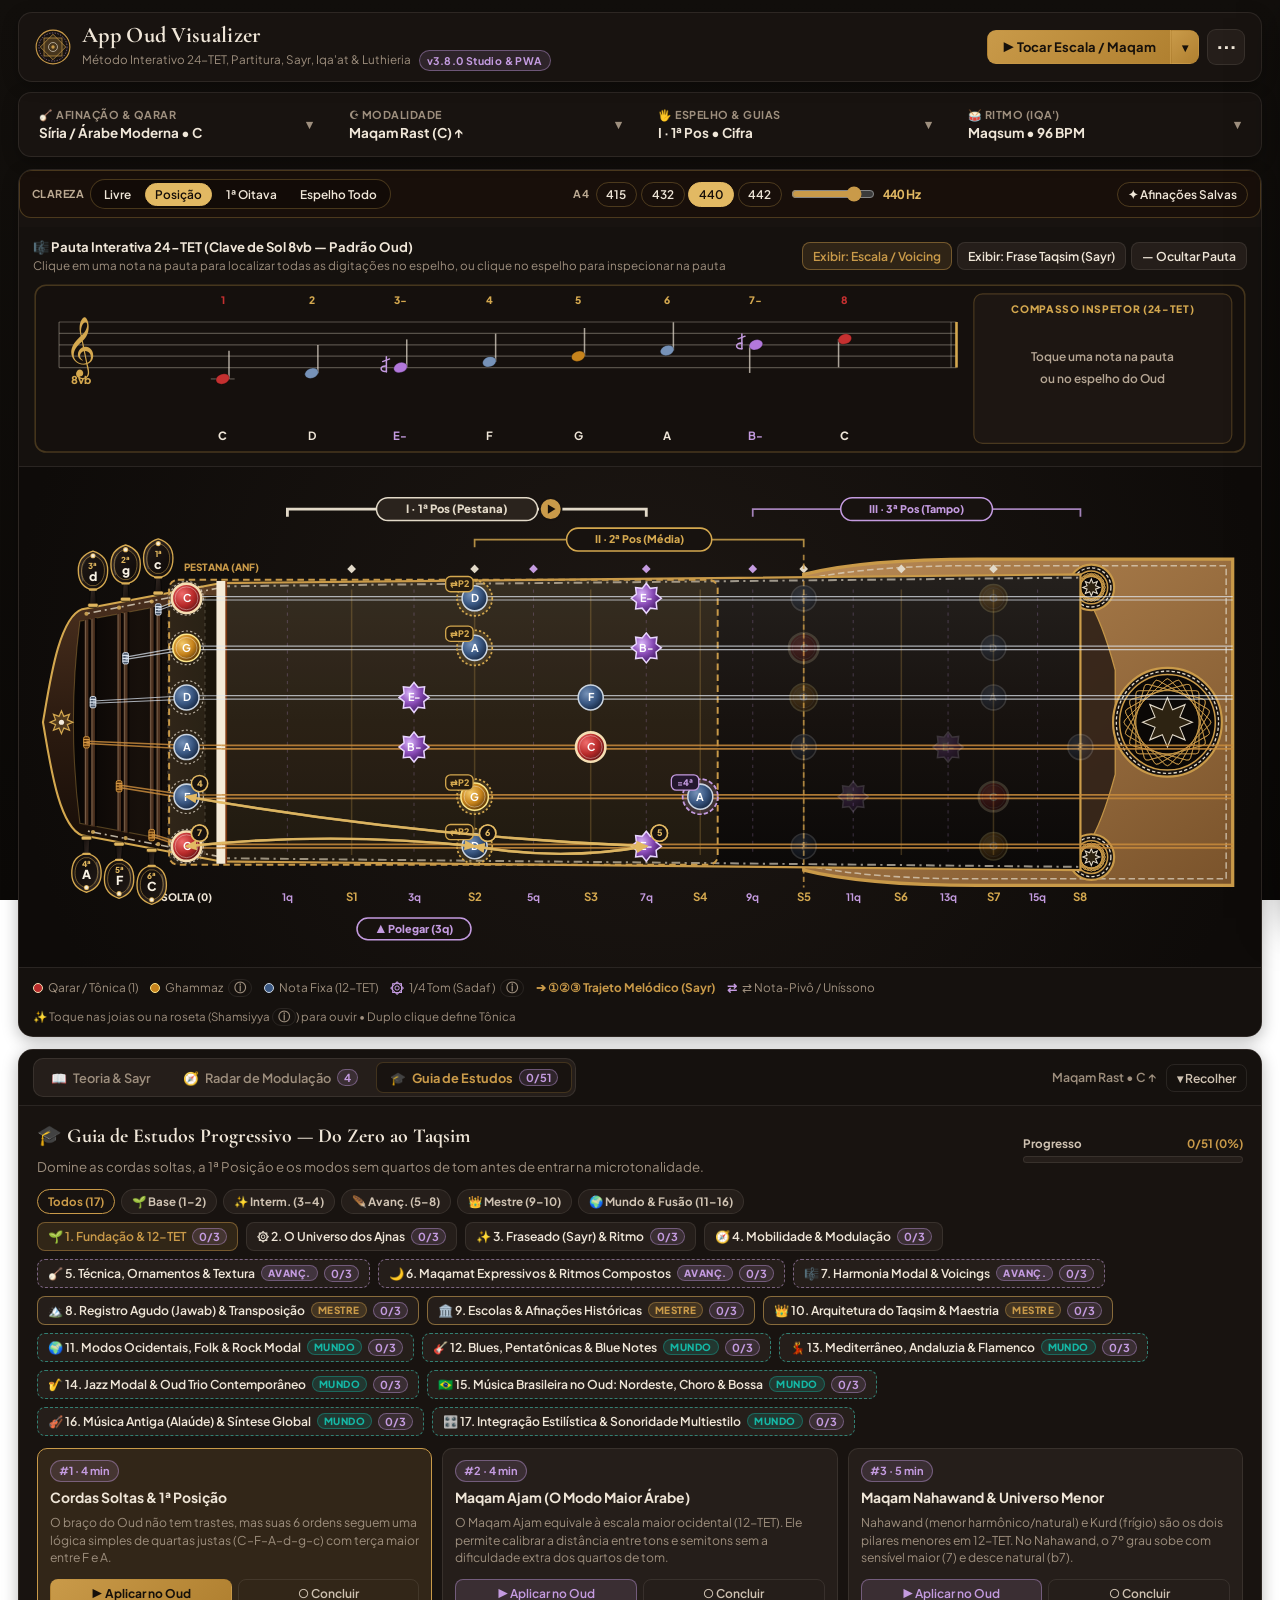
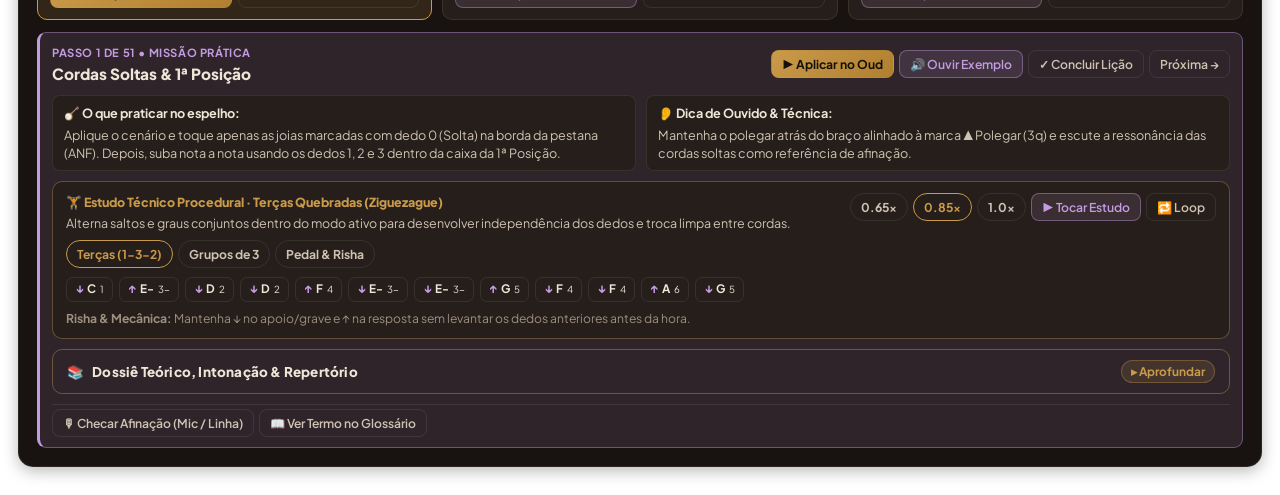
==== commit 2428d149: "feat(studio): integrate String Atlas A4 tuning, PitchStabilizer, ±4c Strobe, Note Trail, Neck Clarit" ====
--- a/index.html
+++ b/index.html
@@ -3,7 +3,7 @@
 <head>
   <meta charset="UTF-8" />
   <meta name="viewport" content="width=device-width, initial-scale=1.0, viewport-fit=cover" />
-  <title>App Oud Visualizer — v3.7.10 Studio & PWA</title>
+  <title>App Oud Visualizer — v3.8.0 Studio & PWA</title>
   <meta name="description" content="Método interativo 24-TET para Oud: Guia de Estudos, Detector de Intonação Microtonal, Modo Linha/Interface, Afinador 6 Ordens, Maqamat, Ajnas, Pauta 24-TET, Sayr, Iqa'at e Luthieria." />
   <meta name="theme-color" content="#100d0b" />
   <meta name="mobile-web-app-capable" content="yes" />
@@ -17,6 +17,7 @@
   <link rel="preconnect" href="https://fonts.gstatic.com" crossorigin>
   <link href="https://fonts.googleapis.com/css2?family=Cinzel+Decorative:wght@700&family=Cormorant+Garamond:ital,wght@0,600;0,700;1,600&family=Plus+Jakarta+Sans:wght@400;500;600;700&display=swap" rel="stylesheet">
   <link rel="stylesheet" href="./styles/main.css" />
+  <link rel="stylesheet" href="./styles/string-atlas-addons.css" />
 </head>
 <body data-theme="dark" data-tradition="damascus" data-orientation="HORIZONTAL" data-zen="false" data-sidebar="expanded">
 
@@ -37,7 +38,7 @@
         <h1>App Oud Visualizer</h1>
         <div class="brand-subtitle">
           <span data-i18n="appSubtitle">Método Interativo 24-TET, Guia de Estudos, Afinador, Partitura & Luthieria</span>
-          <span class="badge">v3.7.10 Studio & PWA</span>
+          <span class="badge">v3.8.0 Studio & PWA</span>
         </div>
       </div>
     </div>
--- a/styles/string-atlas-addons.css
+++ b/styles/string-atlas-addons.css
@@ -0,0 +1,427 @@
+/* ============================================================================
+   App Oud Visualizer — String Atlas Upgrade Addons (v3.8)
+   Paleta contida Layl (Escuro) & Nahar (Claro/Pergaminho) — Zero ciano.
+   ============================================================================ */
+
+:root {
+  --sa-surface: rgba(24, 15, 10, 0.88);
+  --sa-surface-elevated: #1e140d;
+  --sa-border: rgba(212, 168, 79, 0.28);
+  --sa-text: #efe6d8;
+  --sa-muted: #bba992;
+  --sa-brass: #e2b963;
+  --sa-plum: #c49be0;
+  --sa-ruby: #e06c6c;
+  --sa-emerald: #65c995;
+}
+
+body[data-theme="light"],
+html[data-theme="light"] {
+  --sa-surface: rgba(252, 250, 246, 0.94);
+  --sa-surface-elevated: #f6efe2;
+  --sa-border: rgba(143, 94, 28, 0.30);
+  --sa-text: #2b1e14;
+  --sa-muted: #6c5743;
+  --sa-brass: #8f5e1c;
+  --sa-plum: #6b3f8c;
+  --sa-ruby: #b92b2b;
+  --sa-emerald: #267b51;
+}
+
+.sa-stage-toolbar {
+  display: flex;
+  flex-wrap: wrap;
+  align-items: center;
+  justify-content: space-between;
+  gap: 0.55rem 0.9rem;
+  padding: 0.5rem 0.75rem;
+  margin-bottom: 0.55rem;
+  border-radius: 12px;
+  border: 1px solid var(--sa-border);
+  background: var(--sa-surface);
+  color: var(--sa-text);
+  font-size: 0.78rem;
+}
+
+.sa-toolbar-group {
+  display: inline-flex;
+  align-items: center;
+  gap: 0.4rem;
+  flex-wrap: wrap;
+}
+
+.sa-toolbar-label {
+  font-weight: 700;
+  letter-spacing: 0.04em;
+  text-transform: uppercase;
+  font-size: 0.68rem;
+  color: var(--sa-muted);
+}
+
+.sa-segmented {
+  display: inline-flex;
+  gap: 0.2rem;
+  padding: 0.16rem;
+  border-radius: 999px;
+  background: rgba(0, 0, 0, 0.22);
+  border: 1px solid var(--sa-border);
+}
+
+body[data-theme="light"] .sa-segmented {
+  background: rgba(143, 94, 28, 0.08);
+}
+
+.sa-pill-btn,
+.sa-mini-chip {
+  appearance: none;
+  border: 1px solid var(--sa-border);
+  background: transparent;
+  color: var(--sa-text);
+  border-radius: 999px;
+  padding: 0.24rem 0.62rem;
+  font-size: 0.74rem;
+  font-weight: 600;
+  cursor: pointer;
+  transition: background 0.16s ease, border-color 0.16s ease, color 0.16s ease;
+}
+
+.sa-segmented .sa-pill-btn {
+  border-color: transparent;
+  padding: 0.2rem 0.58rem;
+}
+
+.sa-pill-btn:hover,
+.sa-mini-chip:hover {
+  border-color: var(--sa-brass);
+  color: var(--sa-brass);
+}
+
+.sa-pill-btn.is-active,
+.sa-mini-chip.is-active {
+  background: var(--sa-brass);
+  border-color: var(--sa-brass);
+  color: #160e08;
+}
+
+body[data-theme="light"] .sa-pill-btn.is-active,
+body[data-theme="light"] .sa-mini-chip.is-active {
+  color: #fcfaf6;
+}
+
+.sa-a4-presets {
+  display: inline-flex;
+  gap: 0.22rem;
+}
+
+.sa-a4-slider {
+  width: 84px;
+  accent-color: var(--sa-brass);
+  cursor: pointer;
+}
+
+.sa-a4-readout {
+  font-variant-numeric: tabular-nums;
+  font-weight: 700;
+  min-width: 52px;
+  color: var(--sa-brass);
+}
+
+.sa-tuner-addon {
+  margin-top: 0.45rem;
+  padding-top: 0.45rem;
+  border-top: 1px solid var(--sa-border);
+}
+
+.sa-strobe-row {
+  display: flex;
+  flex-wrap: wrap;
+  align-items: center;
+  gap: 0.5rem;
+}
+
+.sa-strobe-track {
+  position: relative;
+  flex: 1 1 180px;
+  height: 22px;
+  border-radius: 999px;
+  overflow: hidden;
+  border: 1px solid var(--sa-border);
+  background: rgba(0, 0, 0, 0.35);
+  display: flex;
+  align-items: center;
+  justify-content: center;
+}
+
+.sa-strobe-track.is-hidden {
+  display: none;
+}
+
+.sa-strobe-bands {
+  position: absolute;
+  inset: 0;
+  background-image: repeating-linear-gradient(
+    90deg,
+    rgba(226, 185, 99, 0.55) 0px,
+    rgba(226, 185, 99, 0.55) 12px,
+    transparent 12px,
+    transparent 24px
+  );
+  opacity: 0.72;
+  transition: opacity 0.15s ease;
+}
+
+.sa-strobe-track.is-locked {
+  border-color: var(--sa-emerald);
+  box-shadow: 0 0 0 1px var(--sa-emerald);
+}
+
+.sa-strobe-track.is-locked .sa-strobe-bands {
+  background-image: repeating-linear-gradient(
+    90deg,
+    rgba(101, 201, 149, 0.78) 0px,
+    rgba(101, 201, 149, 0.78) 14px,
+    rgba(101, 201, 149, 0.22) 14px,
+    rgba(101, 201, 149, 0.22) 28px
+  );
+}
+
+.sa-strobe-status {
+  position: relative;
+  z-index: 1;
+  font-size: 0.68rem;
+  font-weight: 800;
+  letter-spacing: 0.06em;
+  padding: 0.08rem 0.45rem;
+  border-radius: 999px;
+  background: var(--sa-surface-elevated);
+  color: var(--sa-text);
+}
+
+.sa-note-trail {
+  display: inline-flex;
+  align-items: center;
+  flex-wrap: wrap;
+  gap: 0.28rem;
+}
+
+.sa-trail-chip {
+  display: inline-flex;
+  align-items: baseline;
+  gap: 0.22rem;
+  padding: 0.14rem 0.46rem;
+  border-radius: 999px;
+  font-size: 0.72rem;
+  font-weight: 700;
+  border: 1px solid var(--sa-border);
+  background: var(--sa-surface-elevated);
+  color: var(--sa-text);
+}
+
+.sa-trail-chip--in_tune {
+  border-color: var(--sa-brass);
+  color: var(--sa-brass);
+}
+
+.sa-trail-chip--close {
+  border-color: var(--sa-plum);
+  color: var(--sa-plum);
+}
+
+body[data-neck-clarity="FREE"] #oud-neck .neck-jewel-group,
+body[data-neck-clarity="FREE"] #oud-neck [data-jewel-node] {
+  opacity: 0.06;
+  transition: opacity 0.2s ease;
+}
+
+.oud-toast-stack {
+  position: fixed;
+  right: 1rem;
+  bottom: 1rem;
+  z-index: 9999;
+  display: flex;
+  flex-direction: column;
+  gap: 0.45rem;
+  max-width: min(340px, calc(100vw - 2rem));
+  pointer-events: none;
+}
+
+.oud-toast {
+  pointer-events: auto;
+  display: flex;
+  align-items: center;
+  gap: 0.55rem;
+  padding: 0.62rem 0.85rem;
+  border-radius: 12px;
+  border: 1px solid var(--sa-border);
+  background: var(--sa-surface-elevated);
+  color: var(--sa-text);
+  font-size: 0.82rem;
+  font-weight: 600;
+  box-shadow: 0 10px 26px rgba(0, 0, 0, 0.36);
+  opacity: 0;
+  transform: translateY(8px);
+  transition: opacity 0.2s ease, transform 0.2s ease;
+  cursor: pointer;
+}
+
+.oud-toast.is-visible {
+  opacity: 1;
+  transform: translateY(0);
+}
+
+.oud-toast.is-leaving {
+  opacity: 0;
+  transform: translateY(6px);
+}
+
+.oud-toast--success {
+  border-color: var(--sa-brass);
+}
+
+.oud-toast--warn {
+  border-color: var(--sa-plum);
+}
+
+.oud-toast--error {
+  border-color: var(--sa-ruby);
+}
+
+.oud-toast__icon {
+  color: var(--sa-brass);
+  font-weight: 800;
+}
+
+.sa-modal-backdrop {
+  position: fixed;
+  inset: 0;
+  z-index: 9990;
+  background: rgba(8, 5, 3, 0.72);
+  display: flex;
+  align-items: center;
+  justify-content: center;
+  padding: 1rem;
+}
+
+.sa-modal-card {
+  width: min(560px, 100%);
+  max-height: 88vh;
+  overflow-y: auto;
+  border-radius: 16px;
+  border: 1px solid var(--sa-border);
+  background: var(--sa-surface-elevated);
+  color: var(--sa-text);
+  padding: 1rem 1.1rem;
+  box-shadow: 0 20px 50px rgba(0, 0, 0, 0.5);
+}
+
+.sa-modal-header {
+  display: flex;
+  align-items: center;
+  justify-content: space-between;
+  gap: 0.6rem;
+  margin-bottom: 0.85rem;
+}
+
+.sa-modal-header h3 {
+  margin: 0;
+  font-size: 0.98rem;
+  color: var(--sa-brass);
+}
+
+.sa-modal-section {
+  display: flex;
+  flex-direction: column;
+  gap: 0.65rem;
+  padding-top: 0.75rem;
+  margin-top: 0.75rem;
+  border-top: 1px solid var(--sa-border);
+}
+
+.sa-field-label {
+  display: flex;
+  flex-direction: column;
+  gap: 0.3rem;
+  font-size: 0.78rem;
+}
+
+.sa-field-label input {
+  padding: 0.48rem 0.68rem;
+  border-radius: 8px;
+  border: 1px solid var(--sa-border);
+  background: var(--sa-surface);
+  color: var(--sa-text);
+}
+
+.sa-course-edit-grid {
+  display: grid;
+  grid-template-columns: repeat(3, minmax(0, 1fr));
+  gap: 0.45rem;
+}
+
+.sa-course-edit-cell {
+  display: flex;
+  flex-direction: column;
+  gap: 0.2rem;
+  padding: 0.45rem;
+  border-radius: 8px;
+  border: 1px solid var(--sa-border);
+  background: var(--sa-surface);
+  font-size: 0.72rem;
+}
+
+.sa-course-edit-cell input {
+  width: 100%;
+  padding: 0.28rem 0.4rem;
+  border-radius: 6px;
+  border: 1px solid var(--sa-border);
+  background: transparent;
+  color: var(--sa-text);
+}
+
+.sa-saved-tuning-list {
+  display: flex;
+  flex-direction: column;
+  gap: 0.45rem;
+}
+
+.sa-saved-tuning-row {
+  display: flex;
+  align-items: center;
+  justify-content: space-between;
+  gap: 0.6rem;
+  padding: 0.55rem 0.7rem;
+  border-radius: 10px;
+  border: 1px solid var(--sa-border);
+  background: var(--sa-surface);
+}
+
+.sa-saved-tuning-sub {
+  font-size: 0.74rem;
+  color: var(--sa-muted);
+}
+
+.sa-saved-tuning-actions {
+  display: flex;
+  gap: 0.35rem;
+}
+
+.sa-danger-chip:hover {
+  border-color: var(--sa-ruby);
+  color: var(--sa-ruby);
+}
+
+.sa-empty-hint {
+  margin: 0;
+  font-size: 0.78rem;
+  color: var(--sa-muted);
+}
+
+@media (max-width: 768px) {
+  .oud-toast-stack {
+    bottom: 4.5rem;
+    right: 0.75rem;
+  }
+  .sa-course-edit-grid {
+    grid-template-columns: repeat(2, minmax(0, 1fr));
+  }
+}
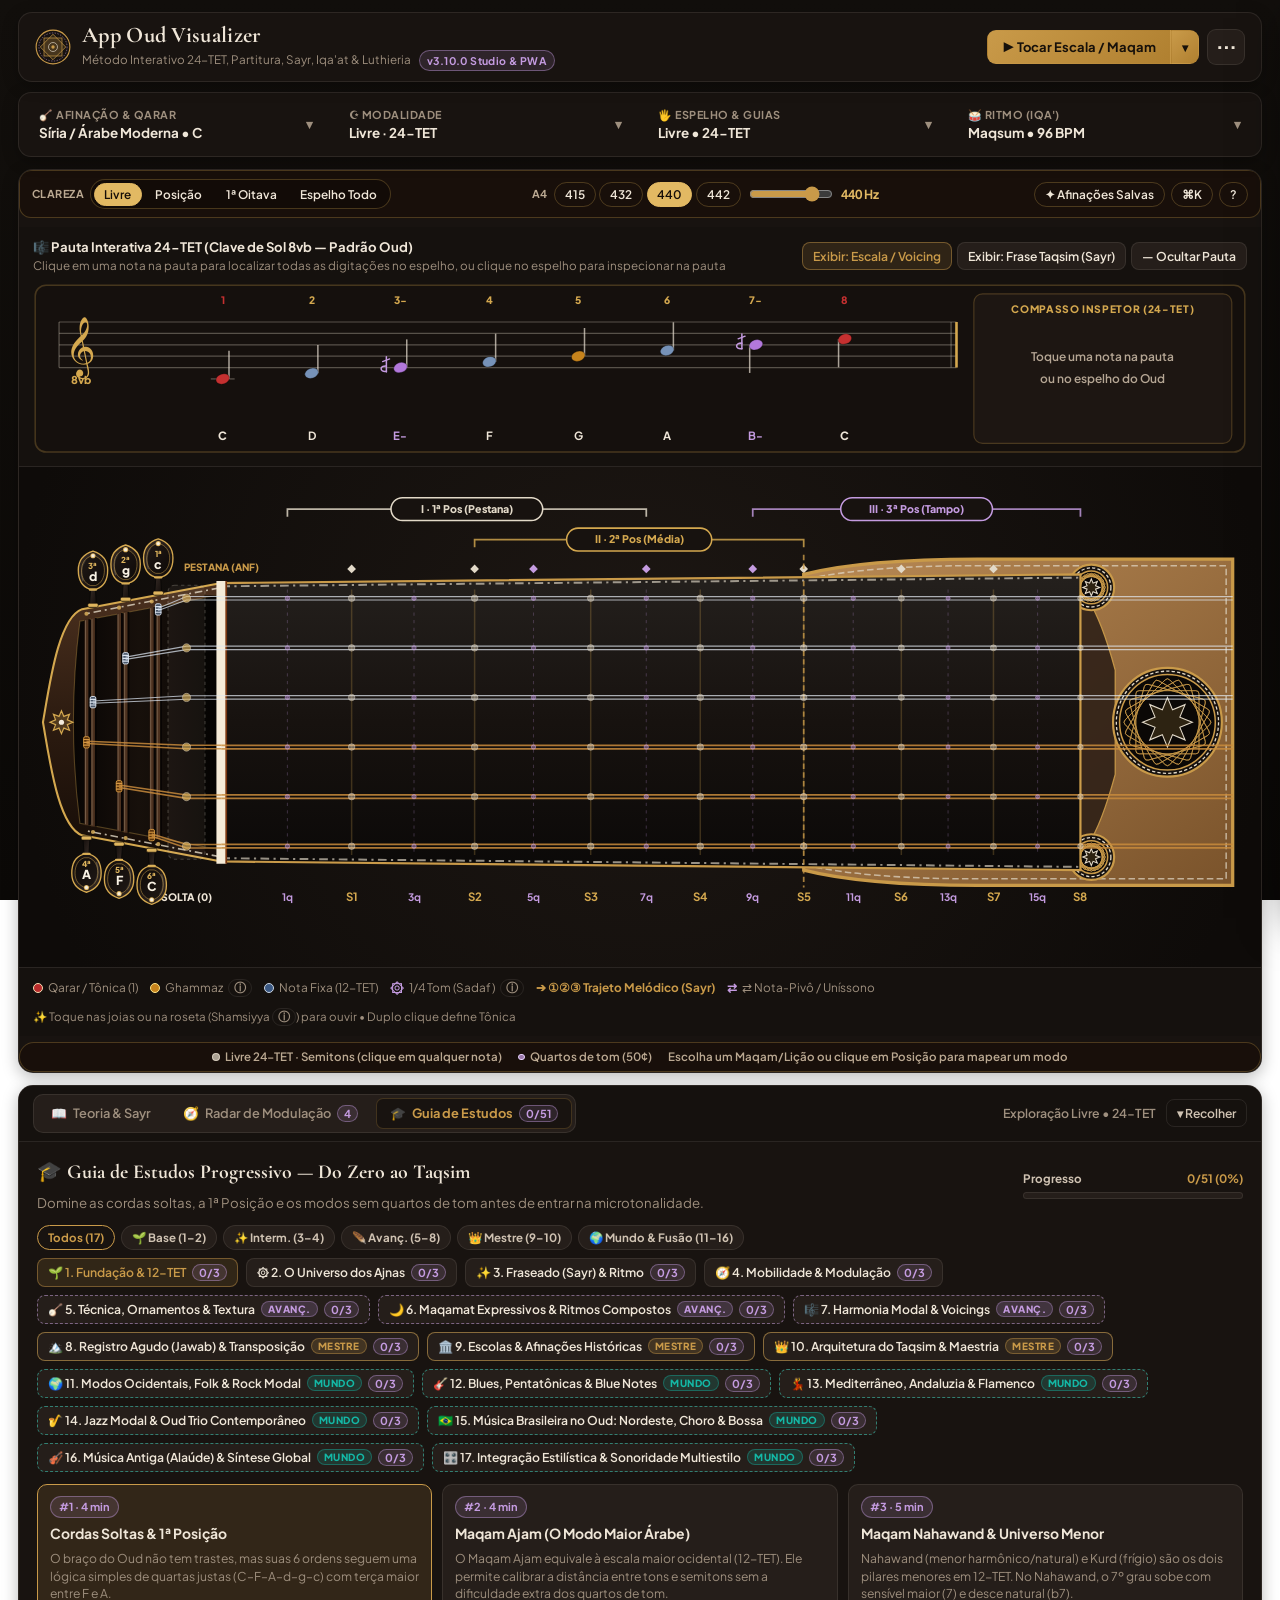
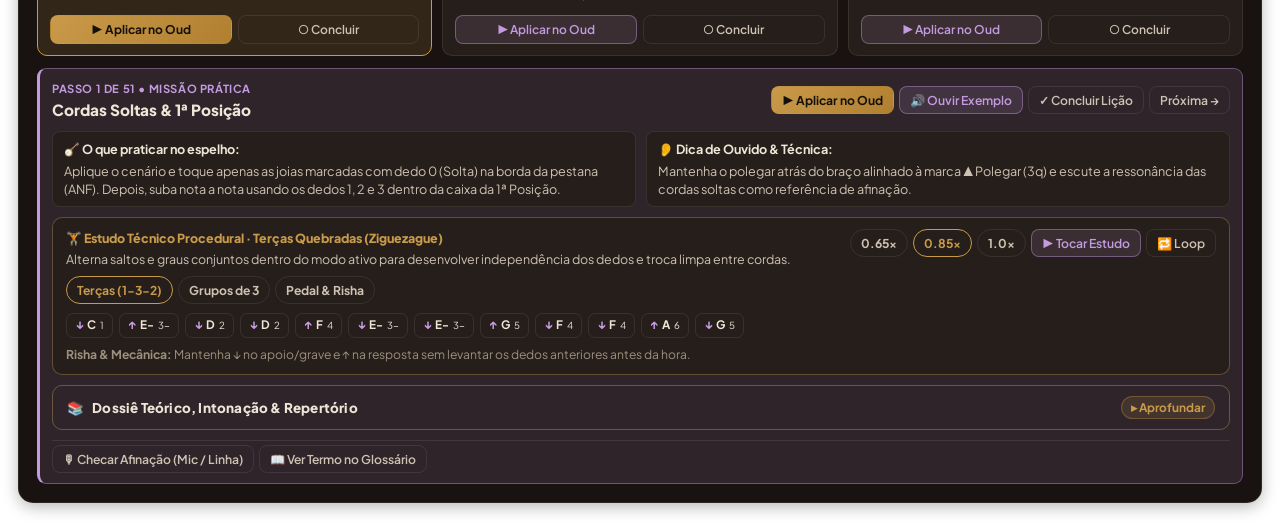
==== commit e42af0b6: "feat(studio): add Command Palette (Cmd+K / /), Keyboard Shortcuts modal (?) and floating Global Audi" ====
--- a/index.html
+++ b/index.html
@@ -3,7 +3,7 @@
 <head>
   <meta charset="UTF-8" />
   <meta name="viewport" content="width=device-width, initial-scale=1.0, viewport-fit=cover" />
-  <title>App Oud Visualizer — v3.8.0 Studio & PWA</title>
+  <title>App Oud Visualizer — v3.10.0 Studio & PWA</title>
   <meta name="description" content="Método interativo 24-TET para Oud: Guia de Estudos, Detector de Intonação Microtonal, Modo Linha/Interface, Afinador 6 Ordens, Maqamat, Ajnas, Pauta 24-TET, Sayr, Iqa'at e Luthieria." />
   <meta name="theme-color" content="#100d0b" />
   <meta name="mobile-web-app-capable" content="yes" />
@@ -38,7 +38,7 @@
         <h1>App Oud Visualizer</h1>
         <div class="brand-subtitle">
           <span data-i18n="appSubtitle">Método Interativo 24-TET, Guia de Estudos, Afinador, Partitura & Luthieria</span>
-          <span class="badge">v3.8.0 Studio & PWA</span>
+          <span class="badge">v3.10.0 Studio & PWA</span>
         </div>
       </div>
     </div>
--- a/styles/string-atlas-addons.css
+++ b/styles/string-atlas-addons.css
@@ -227,11 +227,6 @@
   color: var(--sa-plum);
 }
 
-body[data-neck-clarity="FREE"] #oud-neck .neck-jewel-group,
-body[data-neck-clarity="FREE"] #oud-neck [data-jewel-node] {
-  opacity: 0.06;
-  transition: opacity 0.2s ease;
-}
 
 .oud-toast-stack {
   position: fixed;
@@ -425,3 +420,358 @@
     grid-template-columns: repeat(2, minmax(0, 1fr));
   }
 }
+
+/* --- Hierarquia Gráfica em 3 Camadas: Hover Tátil & Micro-Legenda Contextual --- */
+#oud-neck .note-node {
+  cursor: pointer;
+  transition: opacity 0.16s ease, filter 0.14s ease;
+}
+
+#oud-neck .note-node:hover {
+  filter: brightness(1.16);
+}
+
+#oud-neck .note-node[data-jewel-ghost="1"]:hover circle:last-of-type {
+  fill: rgba(226, 185, 99, 0.72);
+}
+
+.sa-tier-micro-legend {
+  display: flex;
+  flex-wrap: wrap;
+  align-items: center;
+  justify-content: center;
+  gap: 0.45rem 1rem;
+  margin-top: 0.4rem;
+  padding: 0.34rem 0.7rem;
+  border-radius: 999px;
+  border: 1px solid var(--sa-border);
+  background: var(--sa-surface);
+  color: var(--sa-muted);
+  font-size: 0.72rem;
+  font-weight: 600;
+}
+
+.sa-legend-item {
+  display: inline-flex;
+  align-items: center;
+  gap: 0.34rem;
+}
+
+.sa-dot {
+  display: inline-block;
+  border-radius: 50%;
+  flex: none;
+}
+
+.sa-dot--t1 {
+  width: 11px;
+  height: 11px;
+  background: radial-gradient(circle at 35% 35%, #ef6b6b, #991b1b);
+  border: 1.5px solid #f5deb3;
+}
+
+.sa-dot--t2 {
+  width: 9.5px;
+  height: 9.5px;
+  background: linear-gradient(135deg, #f3c969 0%, #c6831c 48%, #8b4db8 52%, #d8b4f8 100%);
+  border: 1.2px solid #fde68a;
+}
+
+.sa-dot--t3 {
+  width: 8.5px;
+  height: 8.5px;
+  background: rgba(18, 26, 38, 0.74);
+  border: 1.8px solid #93b4db;
+}
+
+.sa-dot--ghost {
+  width: 6px;
+  height: 6px;
+  background: rgba(226, 217, 200, 0.45);
+  border: 1px solid rgba(226, 217, 200, 0.5);
+}
+
+/* --- Modo Livre (FREE): pontos-chave clicáveis com revelação suave no hover --- */
+#oud-neck .note-node[data-jewel-free="1"] .free-anchor-dot {
+  transition: r 0.14s ease, fill 0.14s ease, stroke-width 0.14s ease;
+}
+
+#oud-neck .note-node[data-jewel-free="1"] .free-hover-label {
+  opacity: 0;
+  transition: opacity 0.14s ease;
+  paint-order: stroke;
+  stroke: rgba(12, 8, 5, 0.82);
+  stroke-width: 2.6px;
+}
+
+body[data-theme="light"] #oud-neck .note-node[data-jewel-free="1"] .free-hover-label {
+  stroke: rgba(252, 250, 246, 0.9);
+}
+
+#oud-neck .note-node[data-jewel-free="1"] .free-hover-label.is-visible,
+#oud-neck .note-node[data-jewel-free="1"]:hover .free-hover-label {
+  opacity: 1;
+}
+
+#oud-neck .note-node[data-jewel-free="1"]:hover .free-anchor-dot {
+  fill: var(--sa-brass);
+  stroke: #ffffff;
+  stroke-width: 1.8;
+}
+
+/* --- Legenda & Realce da Camada Cromática 24-TET (Modo Livre) --- */
+.sa-dot--free-semi {
+  width: 8px;
+  height: 8px;
+  background: rgba(226, 217, 200, 0.72);
+  border: 1px solid rgba(226, 217, 200, 0.85);
+}
+
+.sa-dot--free-micro {
+  width: 6.5px;
+  height: 6.5px;
+  background: rgba(196, 155, 224, 0.75);
+  border: 1px solid #e9d5ff;
+}
+
+#oud-neck .free-chromatic-node {
+  cursor: pointer;
+}
+
+#oud-neck .free-chromatic-node:hover .free-anchor-dot {
+  r: 5.5;
+  fill: var(--sa-brass);
+  stroke: #ffffff;
+  stroke-width: 1.5;
+}
+
+/* --- Paleta de Comandos (⌘K), Modal de Atalhos (?) & Mini-Dock Global --- */
+.sa-palette-backdrop {
+  align-items: flex-start;
+  padding-top: min(11vh, 96px);
+}
+
+.sa-palette-card {
+  width: min(620px, 100%);
+  border-radius: 16px;
+  border: 1px solid var(--sa-border);
+  background: var(--sa-surface-elevated);
+  color: var(--sa-text);
+  box-shadow: 0 24px 60px rgba(0, 0, 0, 0.56);
+  overflow: hidden;
+  display: flex;
+  flex-direction: column;
+}
+
+.sa-palette-input-row {
+  display: flex;
+  align-items: center;
+  gap: 0.6rem;
+  padding: 0.78rem 0.95rem;
+  border-bottom: 1px solid var(--sa-border);
+  background: var(--sa-surface);
+}
+
+.sa-palette-search-icon {
+  color: var(--sa-brass);
+  font-weight: 800;
+  font-size: 0.95rem;
+}
+
+.sa-palette-input {
+  flex: 1;
+  border: none;
+  outline: none;
+  background: transparent;
+  color: var(--sa-text);
+  font-size: 0.95rem;
+}
+
+.sa-palette-results {
+  max-height: min(56vh, 420px);
+  overflow-y: auto;
+  padding: 0.35rem;
+  display: flex;
+  flex-direction: column;
+  gap: 0.16rem;
+}
+
+.sa-palette-item {
+  appearance: none;
+  width: 100%;
+  border: 1px solid transparent;
+  background: transparent;
+  color: var(--sa-text);
+  border-radius: 10px;
+  padding: 0.52rem 0.7rem;
+  display: flex;
+  align-items: center;
+  gap: 0.65rem;
+  text-align: left;
+  cursor: pointer;
+}
+
+.sa-palette-item.is-selected,
+.sa-palette-item:hover {
+  background: rgba(226, 185, 99, 0.14);
+  border-color: var(--sa-border);
+}
+
+.sa-palette-item__icon {
+  width: 22px;
+  text-align: center;
+  flex: none;
+}
+
+.sa-palette-item__main {
+  flex: 1;
+  min-width: 0;
+  display: flex;
+  flex-direction: column;
+}
+
+.sa-palette-item__title {
+  font-size: 0.85rem;
+  font-weight: 700;
+  white-space: nowrap;
+  overflow: hidden;
+  text-overflow: ellipsis;
+}
+
+.sa-palette-item__sub {
+  font-size: 0.73rem;
+  color: var(--sa-muted);
+  white-space: nowrap;
+  overflow: hidden;
+  text-overflow: ellipsis;
+}
+
+.sa-palette-item__cat {
+  font-size: 0.68rem;
+  font-weight: 700;
+  letter-spacing: 0.04em;
+  text-transform: uppercase;
+  padding: 0.14rem 0.45rem;
+  border-radius: 999px;
+  border: 1px solid var(--sa-border);
+  color: var(--sa-brass);
+  flex: none;
+}
+
+.sa-palette-empty {
+  padding: 1.5rem 1rem;
+  text-align: center;
+  color: var(--sa-muted);
+  font-size: 0.84rem;
+}
+
+.sa-palette-footer {
+  display: flex;
+  align-items: center;
+  justify-content: flex-end;
+  gap: 0.9rem;
+  padding: 0.48rem 0.9rem;
+  border-top: 1px solid var(--sa-border);
+  font-size: 0.72rem;
+  color: var(--sa-muted);
+}
+
+.sa-kbd {
+  display: inline-block;
+  padding: 0.1rem 0.38rem;
+  border-radius: 6px;
+  border: 1px solid var(--sa-border);
+  background: var(--sa-surface);
+  color: var(--sa-brass);
+  font-family: ui-monospace, SFMono-Regular, Menlo, monospace;
+  font-size: 0.7rem;
+  font-weight: 700;
+}
+
+.sa-kbd--wide {
+  min-width: 112px;
+  text-align: center;
+}
+
+.sa-shortcuts-list {
+  display: flex;
+  flex-direction: column;
+  gap: 0.48rem;
+}
+
+.sa-shortcut-row {
+  display: flex;
+  align-items: center;
+  gap: 0.75rem;
+  padding: 0.42rem 0.55rem;
+  border-radius: 10px;
+  border: 1px solid var(--sa-border);
+  background: var(--sa-surface);
+  font-size: 0.82rem;
+}
+
+.sa-audio-dock {
+  position: fixed;
+  left: 1rem;
+  bottom: 1rem;
+  z-index: 9980;
+  display: inline-flex;
+  align-items: center;
+  gap: 0.5rem;
+  padding: 0.4rem 0.55rem;
+  border-radius: 999px;
+  border: 1px solid var(--sa-border);
+  background: var(--sa-surface-elevated);
+  color: var(--sa-text);
+  box-shadow: 0 12px 30px rgba(0, 0, 0, 0.45);
+}
+
+.sa-audio-dock[hidden] {
+  display: none !important;
+}
+
+.sa-dock-pills {
+  display: inline-flex;
+  gap: 0.3rem;
+}
+
+.sa-dock-pill,
+.sa-dock-panic {
+  appearance: none;
+  border: 1px solid var(--sa-border);
+  background: var(--sa-surface);
+  color: var(--sa-text);
+  border-radius: 999px;
+  padding: 0.24rem 0.6rem;
+  font-size: 0.74rem;
+  font-weight: 700;
+  cursor: pointer;
+}
+
+.sa-dock-pill.is-on {
+  border-color: var(--sa-brass);
+  color: var(--sa-brass);
+}
+
+.sa-dock-pill.is-live {
+  border-color: var(--sa-emerald);
+  color: var(--sa-emerald);
+}
+
+.sa-dock-panic {
+  border-color: var(--sa-ruby);
+  color: var(--sa-ruby);
+}
+
+.sa-dock-panic:hover {
+  background: var(--sa-ruby);
+  color: #ffffff;
+}
+
+@media (max-width: 768px) {
+  .sa-audio-dock {
+    bottom: 4.5rem;
+    left: 0.75rem;
+    max-width: calc(100vw - 1.5rem);
+  }
+}
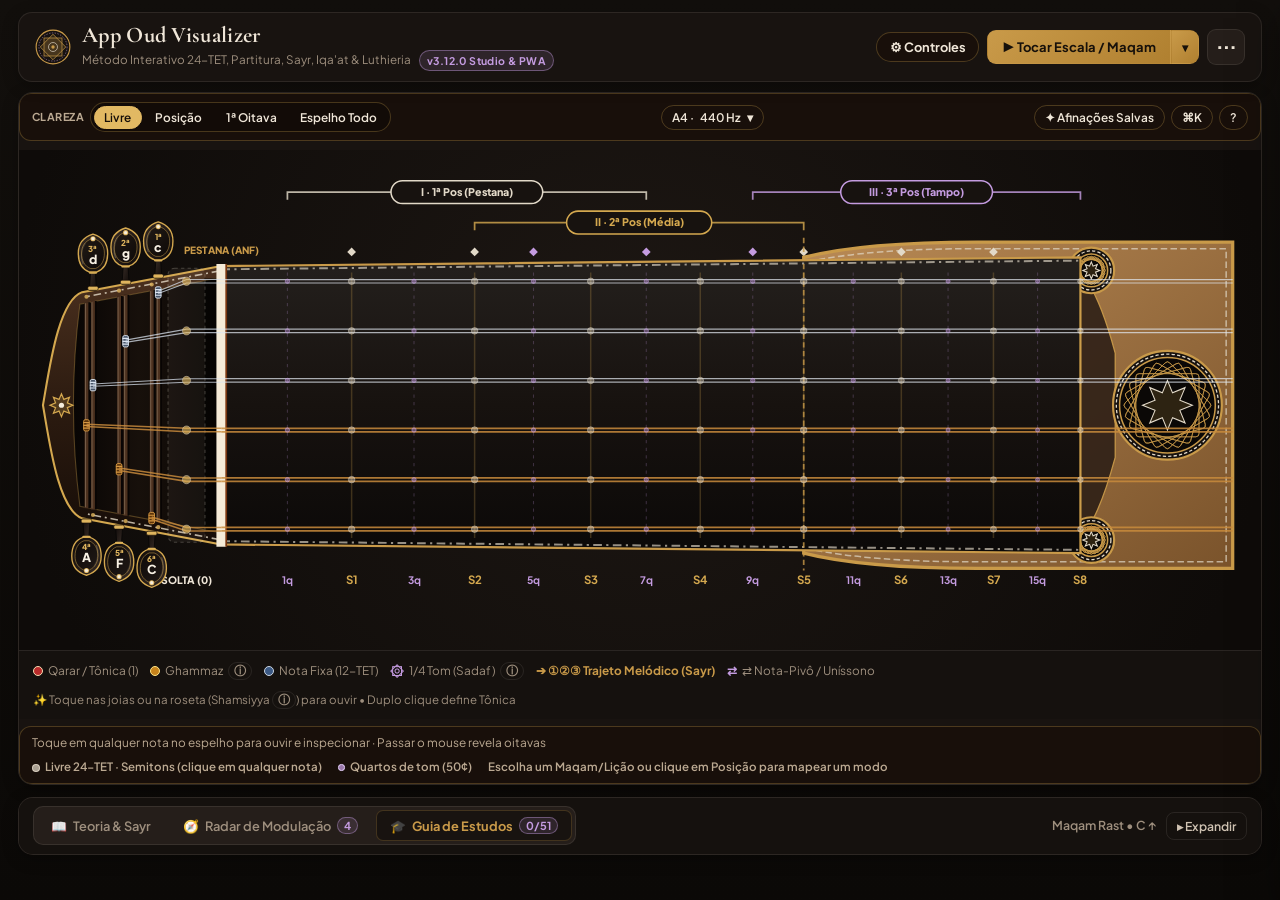
==== commit 12cd90c8: "feat(ux): adopt String Atlas v8.9 clean first-screen (collapsible Controls drawer, clickable stage t" ====
--- a/index.html
+++ b/index.html
@@ -3,7 +3,7 @@
 <head>
   <meta charset="UTF-8" />
   <meta name="viewport" content="width=device-width, initial-scale=1.0, viewport-fit=cover" />
-  <title>App Oud Visualizer — v3.10.0 Studio & PWA</title>
+  <title>App Oud Visualizer — v3.12.0 Studio & PWA</title>
   <meta name="description" content="Método interativo 24-TET para Oud: Guia de Estudos, Detector de Intonação Microtonal, Modo Linha/Interface, Afinador 6 Ordens, Maqamat, Ajnas, Pauta 24-TET, Sayr, Iqa'at e Luthieria." />
   <meta name="theme-color" content="#100d0b" />
   <meta name="mobile-web-app-capable" content="yes" />
@@ -38,7 +38,7 @@
         <h1>App Oud Visualizer</h1>
         <div class="brand-subtitle">
           <span data-i18n="appSubtitle">Método Interativo 24-TET, Guia de Estudos, Afinador, Partitura & Luthieria</span>
-          <span class="badge">v3.10.0 Studio & PWA</span>
+          <span class="badge">v3.12.0 Studio & PWA</span>
         </div>
       </div>
     </div>
--- a/styles/string-atlas-addons.css
+++ b/styles/string-atlas-addons.css
@@ -775,3 +775,275 @@
     max-width: calc(100vw - 1.5rem);
   }
 }
+
+/* --- Polimento UX v3.11 (String Atlas v8.8–v8.9): Color-Scheme, Focus Rings, Popover A4, Braço Vivo & Inspetor --- */
+html,
+body {
+  color-scheme: dark;
+}
+
+body[data-theme="light"],
+html[data-theme="light"] {
+  color-scheme: light;
+}
+
+button:focus-visible,
+select:focus-visible,
+input:focus-visible,
+[tabindex]:focus-visible {
+  outline: 2px solid var(--sa-brass);
+  outline-offset: 2px;
+}
+
+.sa-a4-popover-wrap {
+  position: relative;
+}
+
+.sa-a4-popover {
+  position: absolute;
+  top: calc(100% + 6px);
+  right: 0;
+  z-index: 980;
+  min-width: 224px;
+  padding: 0.65rem 0.75rem;
+  border-radius: 12px;
+  border: 1px solid var(--sa-border);
+  background: var(--sa-surface-elevated);
+  color: var(--sa-text);
+  box-shadow: 0 14px 36px rgba(0, 0, 0, 0.45);
+  display: flex;
+  flex-direction: column;
+  gap: 0.5rem;
+}
+
+.sa-a4-popover[hidden] {
+  display: none !important;
+}
+
+.sa-a4-popover-title {
+  font-size: 0.7rem;
+  font-weight: 800;
+  letter-spacing: 0.05em;
+  text-transform: uppercase;
+  color: var(--sa-muted);
+}
+
+.sa-a4-slider-row {
+  display: flex;
+  align-items: center;
+  gap: 0.55rem;
+}
+
+.sa-a4-slider-row .sa-a4-slider {
+  flex: 1;
+  width: auto;
+}
+
+.sa-a4-slider-row strong {
+  font-size: 0.78rem;
+  color: var(--sa-brass);
+  min-width: 54px;
+  text-align: right;
+  font-variant-numeric: tabular-nums;
+}
+
+@keyframes saPluckRipple {
+  0% {
+    r: 9;
+    opacity: 0.92;
+    stroke-width: 2.8;
+  }
+  100% {
+    r: 30;
+    opacity: 0;
+    stroke-width: 0.6;
+  }
+}
+
+@keyframes saPluckFlash {
+  0% {
+    r: 11;
+    opacity: 0.6;
+  }
+  100% {
+    r: 20;
+    opacity: 0;
+  }
+}
+
+.sa-pluck-ripple {
+  animation: saPluckRipple 0.48s cubic-bezier(0.22, 1, 0.36, 1) forwards;
+}
+
+.sa-pluck-flash {
+  animation: saPluckFlash 0.34s ease-out forwards;
+}
+
+#oud-neck .note-node.is-octave-hover {
+  filter: drop-shadow(0 0 6px rgba(226, 185, 99, 0.85)) brightness(1.18);
+}
+
+#oud-neck .note-node.is-octave-hover .free-anchor-dot {
+  fill: var(--sa-brass);
+  stroke: #ffffff;
+  stroke-width: 1.5;
+}
+
+.sa-stage-footer-bar {
+  display: flex;
+  flex-wrap: wrap;
+  align-items: center;
+  justify-content: space-between;
+  gap: 0.5rem 0.9rem;
+  margin-top: 0.45rem;
+  padding: 0.45rem 0.75rem;
+  border-radius: 12px;
+  border: 1px solid var(--sa-border);
+  background: var(--sa-surface);
+  color: var(--sa-text);
+}
+
+.sa-stage-footer-bar .sa-tier-micro-legend {
+  margin-top: 0;
+  padding: 0;
+  border: none;
+  background: transparent;
+}
+
+.sa-inspector-strip {
+  display: flex;
+  flex-wrap: wrap;
+  align-items: center;
+  gap: 0.45rem 0.75rem;
+  font-size: 0.76rem;
+}
+
+.sa-inspector-hint {
+  color: var(--sa-muted);
+  font-size: 0.74rem;
+}
+
+.sa-insp-main {
+  display: inline-flex;
+  align-items: center;
+  flex-wrap: wrap;
+  gap: 0.4rem;
+}
+
+.sa-insp-note {
+  font-size: 0.92rem;
+  color: var(--sa-brass);
+}
+
+.sa-insp-arabic {
+  color: var(--sa-plum);
+  font-weight: 700;
+}
+
+.sa-insp-badge--micro {
+  padding: 0.08rem 0.42rem;
+  border-radius: 999px;
+  font-size: 0.66rem;
+  font-weight: 800;
+  background: rgba(196, 155, 224, 0.16);
+  border: 1px solid var(--sa-plum);
+  color: var(--sa-plum);
+}
+
+.sa-insp-meta {
+  color: var(--sa-muted);
+  font-variant-numeric: tabular-nums;
+}
+
+.sa-insp-actions {
+  display: inline-flex;
+  align-items: center;
+  gap: 0.3rem;
+}
+
+/* --- Tela Inicial Limpa & Zero Menus Permanentes Acima do Braço (String Atlas v8.9 -> Oud v3.12) --- */
+.command-bar-shell.sa-controls-collapsed {
+  display: none !important;
+}
+
+body[data-sa-staff-hidden="true"] #staff-stage-box {
+  display: none !important;
+}
+
+.sa-header-controls-btn {
+  appearance: none;
+  display: inline-flex;
+  align-items: center;
+  gap: 0.35rem;
+  padding: 0.38rem 0.78rem;
+  border-radius: 999px;
+  border: 1px solid var(--sa-border);
+  background: var(--sa-surface);
+  color: var(--sa-text);
+  font-size: 0.8rem;
+  font-weight: 700;
+  cursor: pointer;
+  transition: background 0.16s ease, border-color 0.16s ease, color 0.16s ease;
+}
+
+.sa-header-controls-btn:hover {
+  border-color: var(--sa-brass);
+  color: var(--sa-brass);
+}
+
+.sa-header-controls-btn.is-active {
+  background: var(--sa-brass);
+  border-color: var(--sa-brass);
+  color: #160e08;
+}
+
+body[data-theme="light"] .sa-header-controls-btn.is-active {
+  color: #fcfaf6;
+}
+
+.sa-stage-scale-trigger {
+  appearance: none;
+  display: inline-flex;
+  align-items: center;
+  gap: 0.45rem;
+  padding: 0.28rem 0.65rem;
+  border-radius: 10px;
+  border: 1px solid var(--sa-border);
+  background: rgba(226, 185, 99, 0.08);
+  color: var(--sa-text);
+  cursor: pointer;
+  transition: border-color 0.16s ease, background 0.16s ease;
+}
+
+.sa-stage-scale-trigger:hover,
+.sa-stage-scale-trigger.is-open {
+  border-color: var(--sa-brass);
+  background: rgba(226, 185, 99, 0.16);
+}
+
+.sa-stage-title {
+  font-size: 0.86rem;
+  font-weight: 800;
+  color: var(--sa-brass);
+}
+
+.sa-stage-tuning-pill {
+  padding: 0.1rem 0.45rem;
+  border-radius: 999px;
+  border: 1px solid var(--sa-border);
+  background: var(--sa-surface-elevated);
+  color: var(--sa-muted);
+  font-size: 0.7rem;
+  font-weight: 700;
+}
+
+.sa-stage-caret {
+  font-size: 0.74rem;
+  color: var(--sa-muted);
+  transition: transform 0.16s ease;
+}
+
+.sa-stage-scale-trigger.is-open .sa-stage-caret {
+  transform: rotate(180deg);
+  color: var(--sa-brass);
+}
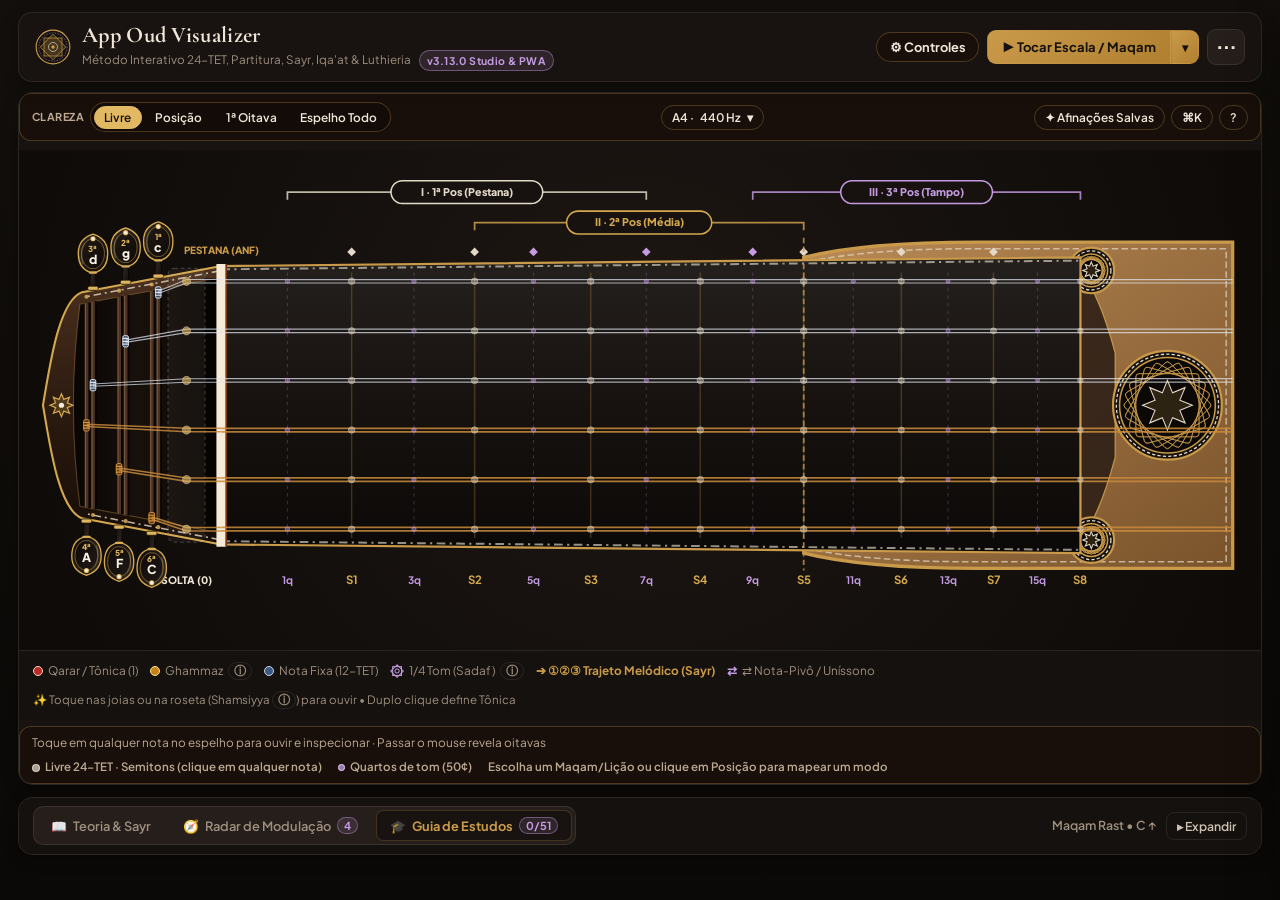
==== commit c381f808: "feat(studio): add Editorial Plate Exporter (PNG 2x Retina & SVG), Session Snapshots and unified JSON" ====
--- a/index.html
+++ b/index.html
@@ -3,7 +3,7 @@
 <head>
   <meta charset="UTF-8" />
   <meta name="viewport" content="width=device-width, initial-scale=1.0, viewport-fit=cover" />
-  <title>App Oud Visualizer — v3.12.0 Studio & PWA</title>
+  <title>App Oud Visualizer — v3.13.0 Studio & PWA</title>
   <meta name="description" content="Método interativo 24-TET para Oud: Guia de Estudos, Detector de Intonação Microtonal, Modo Linha/Interface, Afinador 6 Ordens, Maqamat, Ajnas, Pauta 24-TET, Sayr, Iqa'at e Luthieria." />
   <meta name="theme-color" content="#100d0b" />
   <meta name="mobile-web-app-capable" content="yes" />
@@ -38,7 +38,7 @@
         <h1>App Oud Visualizer</h1>
         <div class="brand-subtitle">
           <span data-i18n="appSubtitle">Método Interativo 24-TET, Guia de Estudos, Afinador, Partitura & Luthieria</span>
-          <span class="badge">v3.12.0 Studio & PWA</span>
+          <span class="badge">v3.13.0 Studio & PWA</span>
         </div>
       </div>
     </div>
--- a/styles/string-atlas-addons.css
+++ b/styles/string-atlas-addons.css
@@ -1047,3 +1047,32 @@
   transform: rotate(180deg);
   color: var(--sa-brass);
 }
+
+/* --- Modal de Pranchas Didáticas (PNG/SVG) & Snapshots de Sessão (v3.13) --- */
+.sa-export-btn-row {
+  display: flex;
+  flex-wrap: wrap;
+  gap: 0.45rem;
+}
+
+.sa-snap-create-row {
+  display: flex;
+  gap: 0.45rem;
+}
+
+.sa-snap-create-row input {
+  flex: 1;
+  min-width: 0;
+  padding: 0.44rem 0.68rem;
+  border-radius: 999px;
+  border: 1px solid var(--sa-border);
+  background: var(--sa-surface);
+  color: var(--sa-text);
+  font-size: 0.8rem;
+}
+
+.sa-file-label {
+  display: inline-flex;
+  align-items: center;
+  gap: 0.3rem;
+}
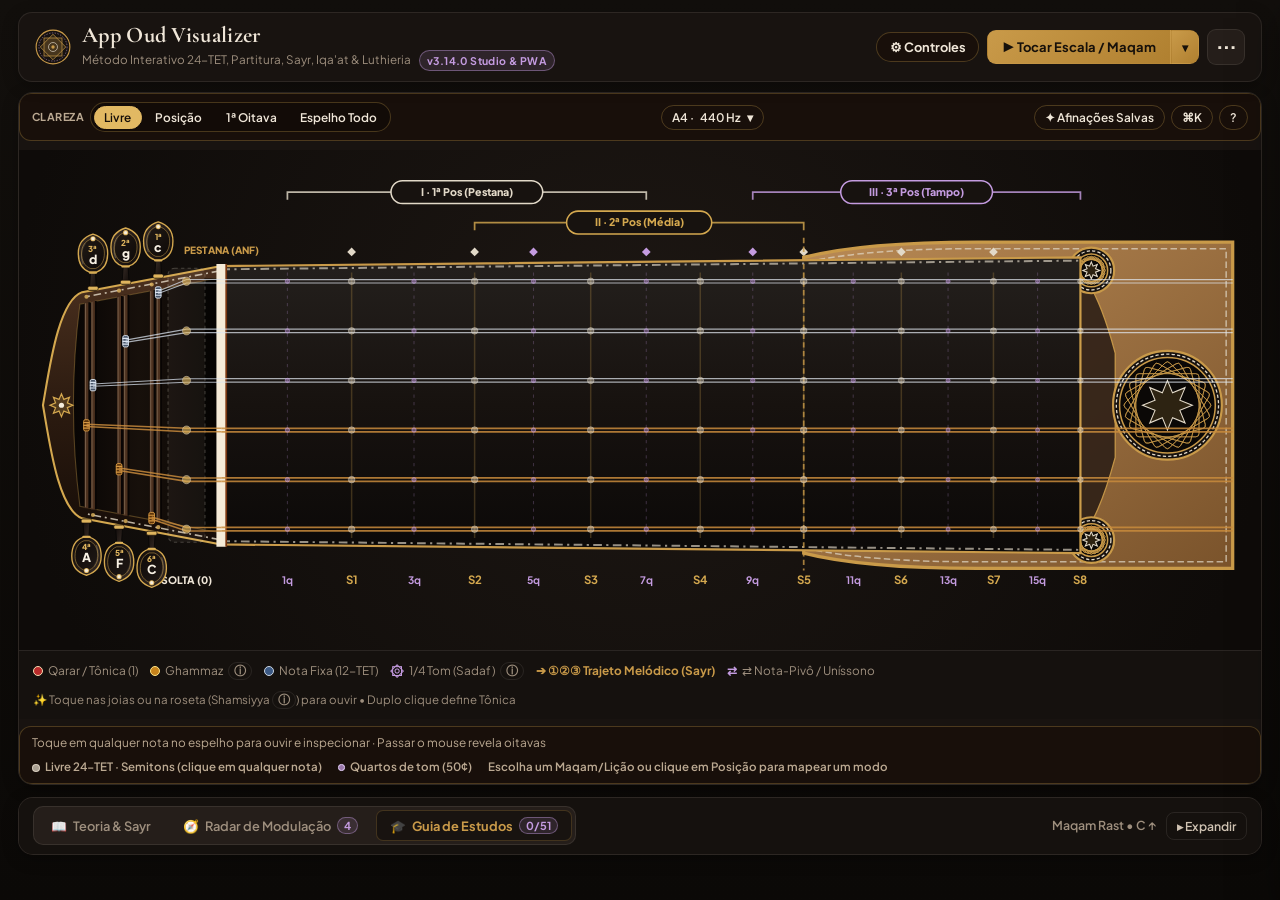
==== commit 1128ff6d: "feat(studio): add 24-TET Ear Training Lab for thirds (b3/3-/3), microtones and Ajnas (v3.14.0)" ====
--- a/index.html
+++ b/index.html
@@ -3,7 +3,7 @@
 <head>
   <meta charset="UTF-8" />
   <meta name="viewport" content="width=device-width, initial-scale=1.0, viewport-fit=cover" />
-  <title>App Oud Visualizer — v3.13.0 Studio & PWA</title>
+  <title>App Oud Visualizer — v3.14.0 Studio & PWA</title>
   <meta name="description" content="Método interativo 24-TET para Oud: Guia de Estudos, Detector de Intonação Microtonal, Modo Linha/Interface, Afinador 6 Ordens, Maqamat, Ajnas, Pauta 24-TET, Sayr, Iqa'at e Luthieria." />
   <meta name="theme-color" content="#100d0b" />
   <meta name="mobile-web-app-capable" content="yes" />
@@ -38,7 +38,7 @@
         <h1>App Oud Visualizer</h1>
         <div class="brand-subtitle">
           <span data-i18n="appSubtitle">Método Interativo 24-TET, Guia de Estudos, Afinador, Partitura & Luthieria</span>
-          <span class="badge">v3.13.0 Studio & PWA</span>
+          <span class="badge">v3.14.0 Studio & PWA</span>
         </div>
       </div>
     </div>
--- a/styles/string-atlas-addons.css
+++ b/styles/string-atlas-addons.css
@@ -1076,3 +1076,86 @@
   align-items: center;
   gap: 0.3rem;
 }
+
+/* --- Treinador Auditivo 24-TET (v3.14) --- */
+.sa-ear-stats-bar {
+  display: flex;
+  flex-wrap: wrap;
+  gap: 0.5rem 1rem;
+  font-size: 0.78rem;
+  color: var(--sa-muted);
+}
+
+.sa-ear-stats-bar strong {
+  color: var(--sa-brass);
+}
+
+.sa-ear-drill-pills {
+  display: flex;
+  flex-wrap: wrap;
+  gap: 0.35rem;
+  margin-top: 0.55rem;
+}
+
+.sa-ear-drill-title {
+  font-size: 0.9rem;
+  font-weight: 800;
+  color: var(--sa-text);
+}
+
+.sa-ear-options-grid {
+  display: flex;
+  flex-direction: column;
+  gap: 0.42rem;
+  margin-top: 0.25rem;
+}
+
+.sa-ear-opt-btn {
+  appearance: none;
+  width: 100%;
+  text-align: left;
+  padding: 0.55rem 0.78rem;
+  border-radius: 10px;
+  border: 1px solid var(--sa-border);
+  background: var(--sa-surface);
+  color: var(--sa-text);
+  font-size: 0.82rem;
+  font-weight: 700;
+  cursor: pointer;
+  transition: border-color 0.15s ease, background 0.15s ease;
+}
+
+.sa-ear-opt-btn:hover {
+  border-color: var(--sa-brass);
+  background: rgba(226, 185, 99, 0.12);
+}
+
+.sa-ear-opt-btn.is-correct {
+  border-color: var(--sa-emerald);
+  background: rgba(101, 201, 149, 0.18);
+  color: var(--sa-emerald);
+}
+
+.sa-ear-opt-btn.is-wrong {
+  border-color: var(--sa-ruby);
+  background: rgba(224, 108, 108, 0.16);
+  color: var(--sa-ruby);
+}
+
+.sa-ear-feedback {
+  padding: 0.5rem 0.7rem;
+  border-radius: 10px;
+  font-size: 0.8rem;
+  font-weight: 700;
+  border: 1px solid var(--sa-border);
+}
+
+.sa-ear-feedback.is-ok {
+  border-color: var(--sa-emerald);
+  color: var(--sa-emerald);
+}
+
+.sa-ear-feedback.is-err {
+  border-color: var(--sa-plum);
+  color: var(--sa-plum);
+}
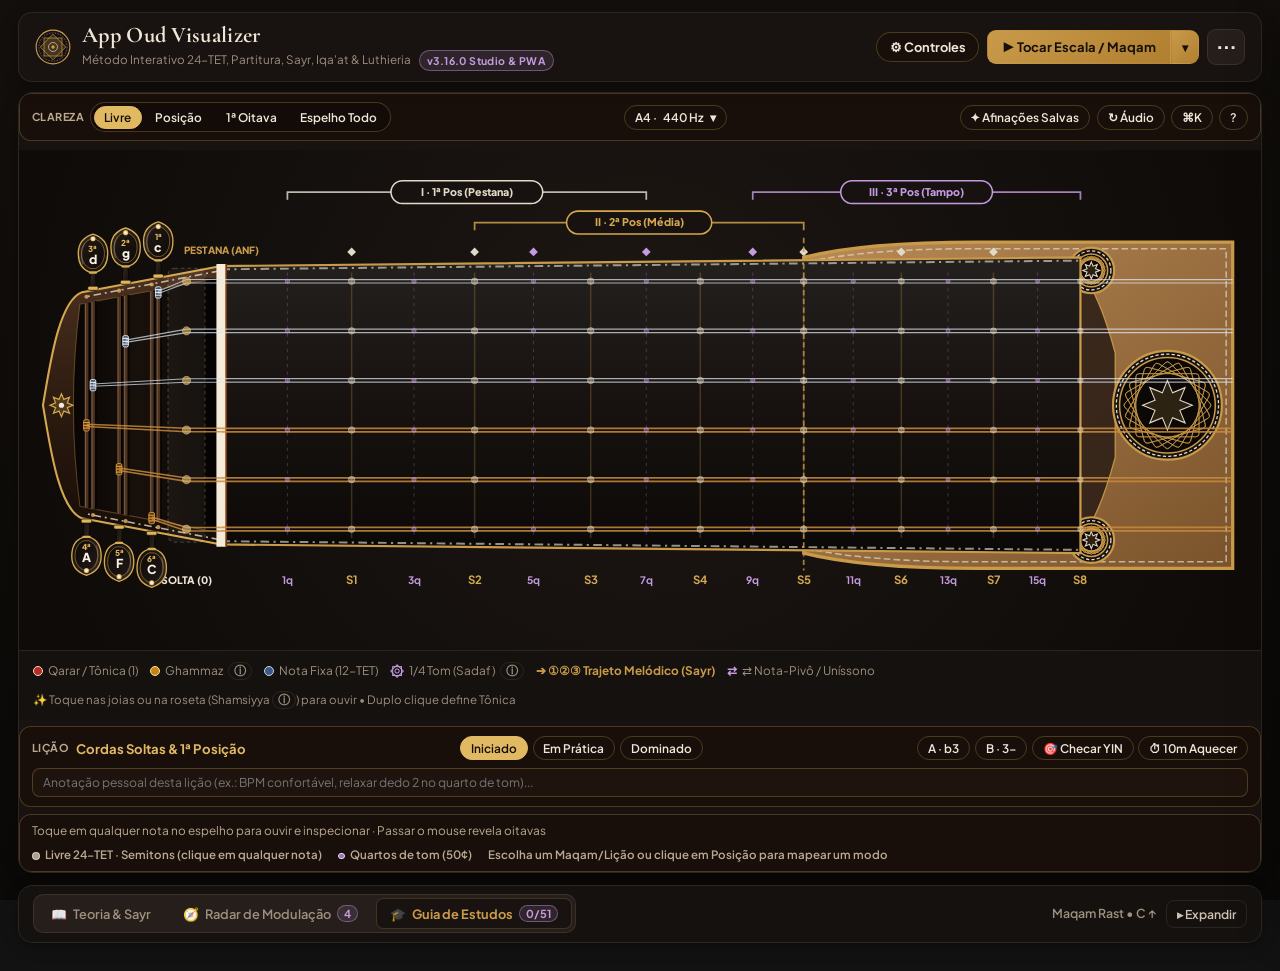
==== commit 8d6360ff: "feat(study): add active Study Coach with 3 mastery stages, live YIN checkpoints, A/B contrast, 10-mi" ====
--- a/index.html
+++ b/index.html
@@ -3,7 +3,7 @@
 <head>
   <meta charset="UTF-8" />
   <meta name="viewport" content="width=device-width, initial-scale=1.0, viewport-fit=cover" />
-  <title>App Oud Visualizer — v3.14.0 Studio & PWA</title>
+  <title>App Oud Visualizer — v3.16.0 Studio & PWA</title>
   <meta name="description" content="Método interativo 24-TET para Oud: Guia de Estudos, Detector de Intonação Microtonal, Modo Linha/Interface, Afinador 6 Ordens, Maqamat, Ajnas, Pauta 24-TET, Sayr, Iqa'at e Luthieria." />
   <meta name="theme-color" content="#100d0b" />
   <meta name="mobile-web-app-capable" content="yes" />
@@ -38,7 +38,7 @@
         <h1>App Oud Visualizer</h1>
         <div class="brand-subtitle">
           <span data-i18n="appSubtitle">Método Interativo 24-TET, Guia de Estudos, Afinador, Partitura & Luthieria</span>
-          <span class="badge">v3.14.0 Studio & PWA</span>
+          <span class="badge">v3.16.0 Studio & PWA</span>
         </div>
       </div>
     </div>
--- a/styles/string-atlas-addons.css
+++ b/styles/string-atlas-addons.css
@@ -1159,3 +1159,88 @@
   border-color: var(--sa-plum);
   color: var(--sa-plum);
 }
+
+/* --- Tutor Ativo do Guia de Estudos (v3.16: Domínio 3 Estágios, Checkpoints YIN, A/B, 10m & Caderno) --- */
+.sa-study-coach-strip {
+  margin-top: 0.45rem;
+  padding: 0.55rem 0.75rem;
+  border-radius: 12px;
+  border: 1px solid var(--sa-border);
+  background: var(--sa-surface);
+  color: var(--sa-text);
+  display: flex;
+  flex-direction: column;
+  gap: 0.45rem;
+}
+
+.sa-coach-top {
+  display: flex;
+  flex-wrap: wrap;
+  align-items: center;
+  justify-content: space-between;
+  gap: 0.45rem 0.75rem;
+}
+
+.sa-coach-lesson-info {
+  display: inline-flex;
+  align-items: center;
+  gap: 0.4rem;
+  min-width: 0;
+}
+
+.sa-coach-title {
+  font-size: 0.82rem;
+  color: var(--sa-brass);
+  white-space: nowrap;
+  overflow: hidden;
+  text-overflow: ellipsis;
+  max-width: 260px;
+}
+
+.sa-coach-mastery-group,
+.sa-coach-tools {
+  display: inline-flex;
+  flex-wrap: wrap;
+  align-items: center;
+  gap: 0.28rem;
+}
+
+.sa-cp-bar {
+  display: flex;
+  flex-wrap: wrap;
+  gap: 0.35rem;
+}
+
+.sa-cp-chip {
+  padding: 0.14rem 0.5rem;
+  border-radius: 999px;
+  font-size: 0.7rem;
+  font-weight: 700;
+  border: 1px solid var(--sa-border);
+  background: var(--sa-surface-elevated);
+  color: var(--sa-muted);
+}
+
+.sa-cp-chip.is-cur {
+  border-color: var(--sa-plum);
+  color: var(--sa-plum);
+}
+
+.sa-cp-chip.is-done {
+  border-color: var(--sa-emerald);
+  color: var(--sa-emerald);
+}
+
+.sa-coach-note-row {
+  display: flex;
+}
+
+.sa-coach-note-input {
+  width: 100%;
+  padding: 0.36rem 0.65rem;
+  border-radius: 8px;
+  border: 1px solid var(--sa-border);
+  background: var(--sa-surface-elevated);
+  color: var(--sa-text);
+  font-size: 0.76rem;
+}
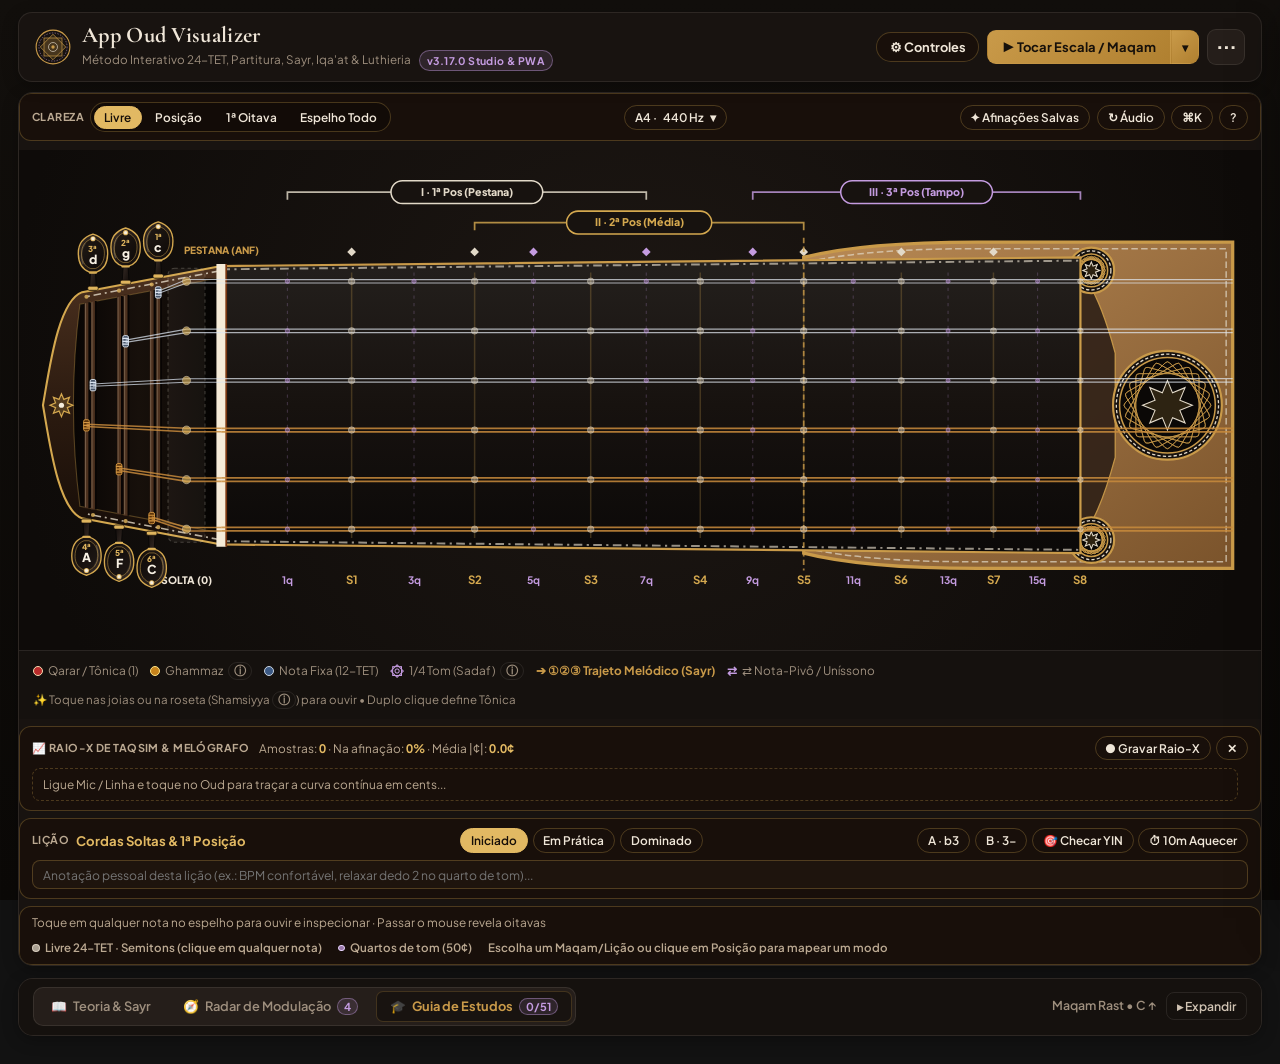
==== commit fc41e57f: "feat(studio): add live Taqsim X-Ray Melograph with continuous cents sparkline and 24-TET degree heat" ====
--- a/index.html
+++ b/index.html
@@ -3,7 +3,7 @@
 <head>
   <meta charset="UTF-8" />
   <meta name="viewport" content="width=device-width, initial-scale=1.0, viewport-fit=cover" />
-  <title>App Oud Visualizer — v3.16.0 Studio & PWA</title>
+  <title>App Oud Visualizer — v3.17.0 Studio & PWA</title>
   <meta name="description" content="Método interativo 24-TET para Oud: Guia de Estudos, Detector de Intonação Microtonal, Modo Linha/Interface, Afinador 6 Ordens, Maqamat, Ajnas, Pauta 24-TET, Sayr, Iqa'at e Luthieria." />
   <meta name="theme-color" content="#100d0b" />
   <meta name="mobile-web-app-capable" content="yes" />
@@ -38,7 +38,7 @@
         <h1>App Oud Visualizer</h1>
         <div class="brand-subtitle">
           <span data-i18n="appSubtitle">Método Interativo 24-TET, Guia de Estudos, Afinador, Partitura & Luthieria</span>
-          <span class="badge">v3.16.0 Studio & PWA</span>
+          <span class="badge">v3.17.0 Studio & PWA</span>
         </div>
       </div>
     </div>
--- a/styles/string-atlas-addons.css
+++ b/styles/string-atlas-addons.css
@@ -1244,3 +1244,100 @@
   color: var(--sa-text);
   font-size: 0.76rem;
 }
+
+/* --- Melógrafo ao Vivo & Raio-X de Taqsim (v3.17) --- */
+.sa-melograph-bar {
+  margin-top: 0.45rem;
+  padding: 0.55rem 0.75rem;
+  border-radius: 12px;
+  border: 1px solid var(--sa-border);
+  background: var(--sa-surface);
+  color: var(--sa-text);
+  display: flex;
+  flex-direction: column;
+  gap: 0.45rem;
+}
+
+.sa-melo-header {
+  display: flex;
+  flex-wrap: wrap;
+  align-items: center;
+  justify-content: space-between;
+  gap: 0.4rem 0.75rem;
+}
+
+.sa-melo-title-group {
+  display: flex;
+  flex-wrap: wrap;
+  align-items: center;
+  gap: 0.4rem 0.65rem;
+}
+
+.sa-melo-metrics {
+  font-size: 0.74rem;
+  color: var(--sa-muted);
+  font-variant-numeric: tabular-nums;
+}
+
+.sa-melo-metrics strong {
+  color: var(--sa-brass);
+}
+
+.sa-melo-actions {
+  display: inline-flex;
+  align-items: center;
+  gap: 0.3rem;
+}
+
+.sa-melo-body {
+  display: flex;
+  flex-wrap: wrap;
+  align-items: center;
+  gap: 0.65rem;
+}
+
+.sa-melo-svg {
+  flex: 1 1 240px;
+  max-width: 420px;
+  height: 54px;
+  border-radius: 8px;
+  border: 1px solid var(--sa-border);
+  background: var(--sa-surface-elevated);
+}
+
+.sa-melo-empty {
+  flex: 1 1 240px;
+  font-size: 0.74rem;
+  color: var(--sa-muted);
+  padding: 0.45rem 0.65rem;
+  border-radius: 8px;
+  border: 1px dashed var(--sa-border);
+}
+
+.sa-melo-heatmap {
+  display: flex;
+  flex-wrap: wrap;
+  gap: 0.3rem;
+}
+
+.sa-heat-chip {
+  display: inline-flex;
+  align-items: baseline;
+  gap: 0.25rem;
+  padding: 0.16rem 0.5rem;
+  border-radius: 999px;
+  font-size: 0.72rem;
+  border: 1px solid var(--sa-border);
+  background: var(--sa-surface-elevated);
+  color: var(--sa-text);
+}
+
+.sa-heat-chip.is-micro {
+  border-color: var(--sa-plum);
+  color: var(--sa-plum);
+}
+
+.sa-heat-chip small {
+  color: var(--sa-muted);
+  font-variant-numeric: tabular-nums;
+}
